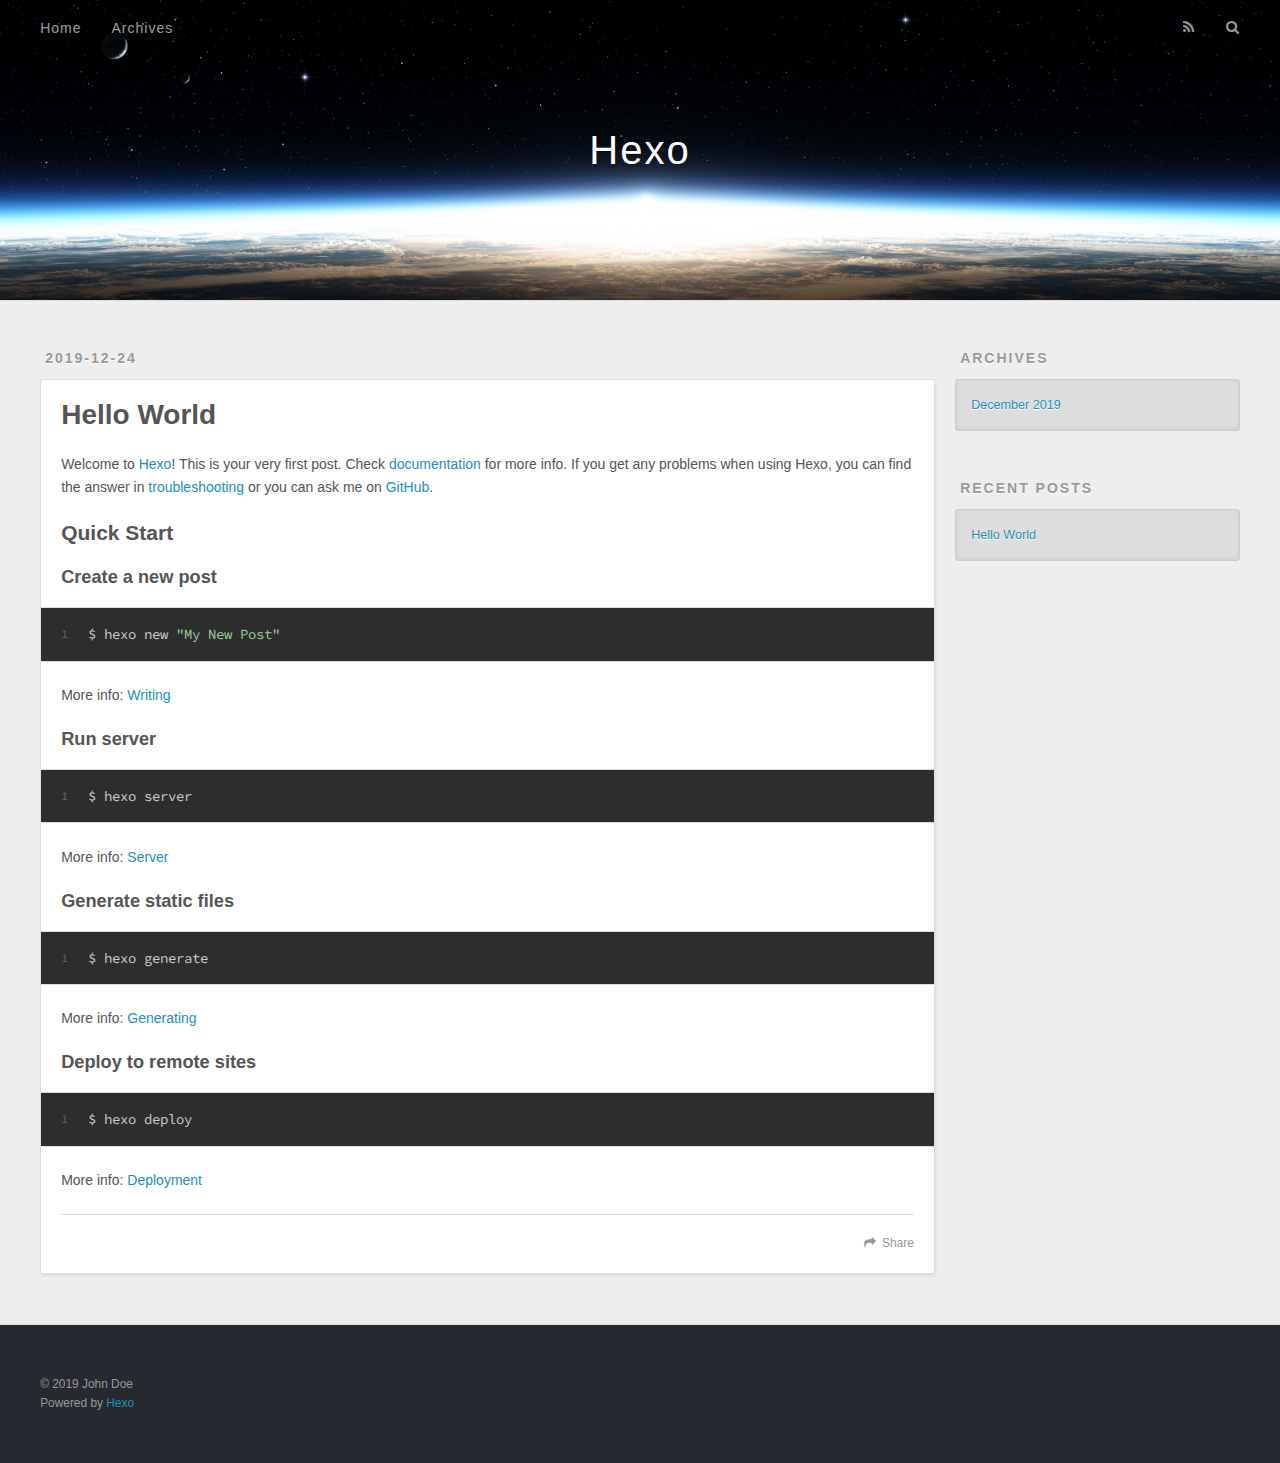
==== index.html @ b2ec2b2f "Site updated: 2019-12-24 16:00:00" ====
<!DOCTYPE html>
<html>
<head>
  <meta charset="utf-8">
  

  
  <title>Hexo</title>
  <meta name="viewport" content="width=device-width, initial-scale=1, maximum-scale=1">
  <meta property="og:type" content="website">
<meta property="og:title" content="Hexo">
<meta property="og:url" content="http://xiaoxiongnice.top/index.html">
<meta property="og:site_name" content="Hexo">
<meta property="og:locale" content="en_US">
<meta property="article:author" content="John Doe">
<meta name="twitter:card" content="summary">
  
    <link rel="alternate" href="/atom.xml" title="Hexo" type="application/atom+xml">
  
  
    <link rel="icon" href="/favicon.png">
  
  
    <link href="//fonts.googleapis.com/css?family=Source+Code+Pro" rel="stylesheet" type="text/css">
  
  
<link rel="stylesheet" href="/css/style.css">

<meta name="generator" content="Hexo 4.2.0"></head>

<body>
  <div id="container">
    <div id="wrap">
      <header id="header">
  <div id="banner"></div>
  <div id="header-outer" class="outer">
    <div id="header-title" class="inner">
      <h1 id="logo-wrap">
        <a href="/" id="logo">Hexo</a>
      </h1>
      
    </div>
    <div id="header-inner" class="inner">
      <nav id="main-nav">
        <a id="main-nav-toggle" class="nav-icon"></a>
        
          <a class="main-nav-link" href="/">Home</a>
        
          <a class="main-nav-link" href="/archives">Archives</a>
        
      </nav>
      <nav id="sub-nav">
        
          <a id="nav-rss-link" class="nav-icon" href="/atom.xml" title="RSS Feed"></a>
        
        <a id="nav-search-btn" class="nav-icon" title="Search"></a>
      </nav>
      <div id="search-form-wrap">
        <form action="//google.com/search" method="get" accept-charset="UTF-8" class="search-form"><input type="search" name="q" class="search-form-input" placeholder="Search"><button type="submit" class="search-form-submit">&#xF002;</button><input type="hidden" name="sitesearch" value="http://xiaoxiongnice.top"></form>
      </div>
    </div>
  </div>
</header>
      <div class="outer">
        <section id="main">
  
    <article id="post-hello-world" class="article article-type-post" itemscope itemprop="blogPost">
  <div class="article-meta">
    <a href="/2019/12/24/hello-world/" class="article-date">
  <time datetime="2019-12-24T06:25:35.581Z" itemprop="datePublished">2019-12-24</time>
</a>
    
  </div>
  <div class="article-inner">
    
    
      <header class="article-header">
        
  
    <h1 itemprop="name">
      <a class="article-title" href="/2019/12/24/hello-world/">Hello World</a>
    </h1>
  

      </header>
    
    <div class="article-entry" itemprop="articleBody">
      
        <p>Welcome to <a href="https://hexo.io/" target="_blank" rel="noopener">Hexo</a>! This is your very first post. Check <a href="https://hexo.io/docs/" target="_blank" rel="noopener">documentation</a> for more info. If you get any problems when using Hexo, you can find the answer in <a href="https://hexo.io/docs/troubleshooting.html" target="_blank" rel="noopener">troubleshooting</a> or you can ask me on <a href="https://github.com/hexojs/hexo/issues" target="_blank" rel="noopener">GitHub</a>.</p>
<h2 id="Quick-Start"><a href="#Quick-Start" class="headerlink" title="Quick Start"></a>Quick Start</h2><h3 id="Create-a-new-post"><a href="#Create-a-new-post" class="headerlink" title="Create a new post"></a>Create a new post</h3><figure class="highlight bash"><table><tr><td class="gutter"><pre><span class="line">1</span><br></pre></td><td class="code"><pre><span class="line">$ hexo new <span class="string">"My New Post"</span></span><br></pre></td></tr></table></figure>

<p>More info: <a href="https://hexo.io/docs/writing.html" target="_blank" rel="noopener">Writing</a></p>
<h3 id="Run-server"><a href="#Run-server" class="headerlink" title="Run server"></a>Run server</h3><figure class="highlight bash"><table><tr><td class="gutter"><pre><span class="line">1</span><br></pre></td><td class="code"><pre><span class="line">$ hexo server</span><br></pre></td></tr></table></figure>

<p>More info: <a href="https://hexo.io/docs/server.html" target="_blank" rel="noopener">Server</a></p>
<h3 id="Generate-static-files"><a href="#Generate-static-files" class="headerlink" title="Generate static files"></a>Generate static files</h3><figure class="highlight bash"><table><tr><td class="gutter"><pre><span class="line">1</span><br></pre></td><td class="code"><pre><span class="line">$ hexo generate</span><br></pre></td></tr></table></figure>

<p>More info: <a href="https://hexo.io/docs/generating.html" target="_blank" rel="noopener">Generating</a></p>
<h3 id="Deploy-to-remote-sites"><a href="#Deploy-to-remote-sites" class="headerlink" title="Deploy to remote sites"></a>Deploy to remote sites</h3><figure class="highlight bash"><table><tr><td class="gutter"><pre><span class="line">1</span><br></pre></td><td class="code"><pre><span class="line">$ hexo deploy</span><br></pre></td></tr></table></figure>

<p>More info: <a href="https://hexo.io/docs/one-command-deployment.html" target="_blank" rel="noopener">Deployment</a></p>

      
    </div>
    <footer class="article-footer">
      <a data-url="http://xiaoxiongnice.top/2019/12/24/hello-world/" data-id="ck4jkwv8x0000q06qfnrq0id8" class="article-share-link">Share</a>
      
      
    </footer>
  </div>
  
</article>


  


</section>
        
          <aside id="sidebar">
  
    

  
    

  
    
  
    
  <div class="widget-wrap">
    <h3 class="widget-title">Archives</h3>
    <div class="widget">
      <ul class="archive-list"><li class="archive-list-item"><a class="archive-list-link" href="/archives/2019/12/">December 2019</a></li></ul>
    </div>
  </div>


  
    
  <div class="widget-wrap">
    <h3 class="widget-title">Recent Posts</h3>
    <div class="widget">
      <ul>
        
          <li>
            <a href="/2019/12/24/hello-world/">Hello World</a>
          </li>
        
      </ul>
    </div>
  </div>

  
</aside>
        
      </div>
      <footer id="footer">
  
  <div class="outer">
    <div id="footer-info" class="inner">
      &copy; 2019 John Doe<br>
      Powered by <a href="http://hexo.io/" target="_blank">Hexo</a>
    </div>
  </div>
</footer>
    </div>
    <nav id="mobile-nav">
  
    <a href="/" class="mobile-nav-link">Home</a>
  
    <a href="/archives" class="mobile-nav-link">Archives</a>
  
</nav>
    

<script src="//ajax.googleapis.com/ajax/libs/jquery/2.0.3/jquery.min.js"></script>


  
<link rel="stylesheet" href="/fancybox/jquery.fancybox.css">

  
<script src="/fancybox/jquery.fancybox.pack.js"></script>




<script src="/js/script.js"></script>




  </div>
</body>
</html>
---- css/style.css ----
body {
  width: 100%;
}
body:before,
body:after {
  content: "";
  display: table;
}
body:after {
  clear: both;
}
html,
body,
div,
span,
applet,
object,
iframe,
h1,
h2,
h3,
h4,
h5,
h6,
p,
blockquote,
pre,
a,
abbr,
acronym,
address,
big,
cite,
code,
del,
dfn,
em,
img,
ins,
kbd,
q,
s,
samp,
small,
strike,
strong,
sub,
sup,
tt,
var,
dl,
dt,
dd,
ol,
ul,
li,
fieldset,
form,
label,
legend,
table,
caption,
tbody,
tfoot,
thead,
tr,
th,
td {
  margin: 0;
  padding: 0;
  border: 0;
  outline: 0;
  font-weight: inherit;
  font-style: inherit;
  font-family: inherit;
  font-size: 100%;
  vertical-align: baseline;
}
body {
  line-height: 1;
  color: #000;
  background: #fff;
}
ol,
ul {
  list-style: none;
}
table {
  border-collapse: separate;
  border-spacing: 0;
  vertical-align: middle;
}
caption,
th,
td {
  text-align: left;
  font-weight: normal;
  vertical-align: middle;
}
a img {
  border: none;
}
input,
button {
  margin: 0;
  padding: 0;
}
input::-moz-focus-inner,
button::-moz-focus-inner {
  border: 0;
  padding: 0;
}
@font-face {
  font-family: FontAwesome;
  font-style: normal;
  font-weight: normal;
  src: url("fonts/fontawesome-webfont.eot?v=#4.0.3");
  src: url("fonts/fontawesome-webfont.eot?#iefix&v=#4.0.3") format("embedded-opentype"), url("fonts/fontawesome-webfont.woff?v=#4.0.3") format("woff"), url("fonts/fontawesome-webfont.ttf?v=#4.0.3") format("truetype"), url("fonts/fontawesome-webfont.svg#fontawesomeregular?v=#4.0.3") format("svg");
}
html,
body,
#container {
  height: 100%;
}
body {
  background: #eee;
  font: 14px -apple-system, BlinkMacSystemFont, "Segoe UI", "Roboto", "Oxygen", "Ubuntu", "Cantarell", "Fira Sans", "Droid Sans", "Helvetica Neue", sans-serif;
  -webkit-text-size-adjust: 100%;
}
.outer {
  max-width: 1220px;
  margin: 0 auto;
  padding: 0 20px;
}
.outer:before,
.outer:after {
  content: "";
  display: table;
}
.outer:after {
  clear: both;
}
.inner {
  display: inline;
  float: left;
  width: 98.33333333333333%;
  margin: 0 0.833333333333333%;
}
.left,
.alignleft {
  float: left;
}
.right,
.alignright {
  float: right;
}
.clear {
  clear: both;
}
#container {
  position: relative;
}
.mobile-nav-on {
  overflow: hidden;
}
#wrap {
  height: 100%;
  width: 100%;
  position: absolute;
  top: 0;
  left: 0;
  -webkit-transition: 0.2s ease-out;
  -moz-transition: 0.2s ease-out;
  -ms-transition: 0.2s ease-out;
  transition: 0.2s ease-out;
  z-index: 1;
  background: #eee;
}
.mobile-nav-on #wrap {
  left: 280px;
}
@media screen and (min-width: 768px) {
  #main {
    display: inline;
    float: left;
    width: 73.33333333333333%;
    margin: 0 0.833333333333333%;
  }
}
.article-date,
.article-category-link,
.archive-year,
.widget-title {
  text-decoration: none;
  text-transform: uppercase;
  letter-spacing: 2px;
  color: #999;
  margin-bottom: 1em;
  margin-left: 5px;
  line-height: 1em;
  text-shadow: 0 1px #fff;
  font-weight: bold;
}
.article-inner,
.archive-article-inner {
  background: #fff;
  -webkit-box-shadow: 1px 2px 3px #ddd;
  box-shadow: 1px 2px 3px #ddd;
  border: 1px solid #ddd;
  border-radius: 3px;
}
.article-entry h1,
.widget h1 {
  font-size: 2em;
}
.article-entry h2,
.widget h2 {
  font-size: 1.5em;
}
.article-entry h3,
.widget h3 {
  font-size: 1.3em;
}
.article-entry h4,
.widget h4 {
  font-size: 1.2em;
}
.article-entry h5,
.widget h5 {
  font-size: 1em;
}
.article-entry h6,
.widget h6 {
  font-size: 1em;
  color: #999;
}
.article-entry hr,
.widget hr {
  border: 1px dashed #ddd;
}
.article-entry strong,
.widget strong {
  font-weight: bold;
}
.article-entry em,
.widget em,
.article-entry cite,
.widget cite {
  font-style: italic;
}
.article-entry sup,
.widget sup,
.article-entry sub,
.widget sub {
  font-size: 0.75em;
  line-height: 0;
  position: relative;
  vertical-align: baseline;
}
.article-entry sup,
.widget sup {
  top: -0.5em;
}
.article-entry sub,
.widget sub {
  bottom: -0.2em;
}
.article-entry small,
.widget small {
  font-size: 0.85em;
}
.article-entry acronym,
.widget acronym,
.article-entry abbr,
.widget abbr {
  border-bottom: 1px dotted;
}
.article-entry ul,
.widget ul,
.article-entry ol,
.widget ol,
.article-entry dl,
.widget dl {
  margin: 0 20px;
  line-height: 1.6em;
}
.article-entry ul ul,
.widget ul ul,
.article-entry ol ul,
.widget ol ul,
.article-entry ul ol,
.widget ul ol,
.article-entry ol ol,
.widget ol ol {
  margin-top: 0;
  margin-bottom: 0;
}
.article-entry ul,
.widget ul {
  list-style: disc;
}
.article-entry ol,
.widget ol {
  list-style: decimal;
}
.article-entry dt,
.widget dt {
  font-weight: bold;
}
#header {
  height: 300px;
  position: relative;
  border-bottom: 1px solid #ddd;
}
#header:before,
#header:after {
  content: "";
  position: absolute;
  left: 0;
  right: 0;
  height: 40px;
}
#header:before {
  top: 0;
  background: -webkit-linear-gradient(rgba(0,0,0,0.2), transparent);
  background: -moz-linear-gradient(rgba(0,0,0,0.2), transparent);
  background: -ms-linear-gradient(rgba(0,0,0,0.2), transparent);
  background: linear-gradient(rgba(0,0,0,0.2), transparent);
}
#header:after {
  bottom: 0;
  background: -webkit-linear-gradient(transparent, rgba(0,0,0,0.2));
  background: -moz-linear-gradient(transparent, rgba(0,0,0,0.2));
  background: -ms-linear-gradient(transparent, rgba(0,0,0,0.2));
  background: linear-gradient(transparent, rgba(0,0,0,0.2));
}
#header-outer {
  height: 100%;
  position: relative;
}
#header-inner {
  position: relative;
  overflow: hidden;
}
#banner {
  position: absolute;
  top: 0;
  left: 0;
  width: 100%;
  height: 100%;
  background: url("images/banner.jpg") center #000;
  -webkit-background-size: cover;
  -moz-background-size: cover;
  background-size: cover;
  z-index: -1;
}
#header-title {
  text-align: center;
  height: 40px;
  position: absolute;
  top: 50%;
  left: 0;
  margin-top: -20px;
}
#logo,
#subtitle {
  text-decoration: none;
  color: #fff;
  font-weight: 300;
  text-shadow: 0 1px 4px rgba(0,0,0,0.3);
}
#logo {
  font-size: 40px;
  line-height: 40px;
  letter-spacing: 2px;
}
#subtitle {
  font-size: 16px;
  line-height: 16px;
  letter-spacing: 1px;
}
#subtitle-wrap {
  margin-top: 16px;
}
#main-nav {
  float: left;
  margin-left: -15px;
}
.nav-icon,
.main-nav-link {
  float: left;
  color: #fff;
  opacity: 0.6;
  text-decoration: none;
  text-shadow: 0 1px rgba(0,0,0,0.2);
  -webkit-transition: opacity 0.2s;
  -moz-transition: opacity 0.2s;
  -ms-transition: opacity 0.2s;
  transition: opacity 0.2s;
  display: block;
  padding: 20px 15px;
}
.nav-icon:hover,
.main-nav-link:hover {
  opacity: 1;
}
.nav-icon {
  font-family: FontAwesome;
  text-align: center;
  font-size: 14px;
  width: 14px;
  height: 14px;
  padding: 20px 15px;
  position: relative;
  cursor: pointer;
}
.main-nav-link {
  font-weight: 300;
  letter-spacing: 1px;
}
@media screen and (max-width: 479px) {
  .main-nav-link {
    display: none;
  }
}
#main-nav-toggle {
  display: none;
}
#main-nav-toggle:before {
  content: "\f0c9";
}
@media screen and (max-width: 479px) {
  #main-nav-toggle {
    display: block;
  }
}
#sub-nav {
  float: right;
  margin-right: -15px;
}
#nav-rss-link:before {
  content: "\f09e";
}
#nav-search-btn:before {
  content: "\f002";
}
#search-form-wrap {
  position: absolute;
  top: 15px;
  width: 150px;
  height: 30px;
  right: -150px;
  opacity: 0;
  -webkit-transition: 0.2s ease-out;
  -moz-transition: 0.2s ease-out;
  -ms-transition: 0.2s ease-out;
  transition: 0.2s ease-out;
}
#search-form-wrap.on {
  opacity: 1;
  right: 0;
}
@media screen and (max-width: 479px) {
  #search-form-wrap {
    width: 100%;
    right: -100%;
  }
}
.search-form {
  position: absolute;
  top: 0;
  left: 0;
  right: 0;
  background: #fff;
  padding: 5px 15px;
  border-radius: 15px;
  -webkit-box-shadow: 0 0 10px rgba(0,0,0,0.3);
  box-shadow: 0 0 10px rgba(0,0,0,0.3);
}
.search-form-input {
  border: none;
  background: none;
  color: #555;
  width: 100%;
  font: 13px -apple-system, BlinkMacSystemFont, "Segoe UI", "Roboto", "Oxygen", "Ubuntu", "Cantarell", "Fira Sans", "Droid Sans", "Helvetica Neue", sans-serif;
  outline: none;
}
.search-form-input::-webkit-search-results-decoration,
.search-form-input::-webkit-search-cancel-button {
  -webkit-appearance: none;
}
.search-form-submit {
  position: absolute;
  top: 50%;
  right: 10px;
  margin-top: -7px;
  font: 13px FontAwesome;
  border: none;
  background: none;
  color: #bbb;
  cursor: pointer;
}
.search-form-submit:hover,
.search-form-submit:focus {
  color: #777;
}
.article {
  margin: 50px 0;
}
.article-inner {
  overflow: hidden;
}
.article-meta:before,
.article-meta:after {
  content: "";
  display: table;
}
.article-meta:after {
  clear: both;
}
.article-date {
  float: left;
}
.article-category {
  float: left;
  line-height: 1em;
  color: #ccc;
  text-shadow: 0 1px #fff;
  margin-left: 8px;
}
.article-category:before {
  content: "\2022";
}
.article-category-link {
  margin: 0 12px 1em;
}
.article-header {
  padding: 20px 20px 0;
}
.article-title {
  text-decoration: none;
  font-size: 2em;
  font-weight: bold;
  color: #555;
  line-height: 1.1em;
  -webkit-transition: color 0.2s;
  -moz-transition: color 0.2s;
  -ms-transition: color 0.2s;
  transition: color 0.2s;
}
a.article-title:hover {
  color: #258fb8;
}
.article-entry {
  color: #555;
  padding: 0 20px;
}
.article-entry:before,
.article-entry:after {
  content: "";
  display: table;
}
.article-entry:after {
  clear: both;
}
.article-entry p,
.article-entry table {
  line-height: 1.6em;
  margin: 1.6em 0;
}
.article-entry h1,
.article-entry h2,
.article-entry h3,
.article-entry h4,
.article-entry h5,
.article-entry h6 {
  font-weight: bold;
}
.article-entry h1,
.article-entry h2,
.article-entry h3,
.article-entry h4,
.article-entry h5,
.article-entry h6 {
  line-height: 1.1em;
  margin: 1.1em 0;
}
.article-entry a {
  color: #258fb8;
  text-decoration: none;
}
.article-entry a:hover {
  text-decoration: underline;
}
.article-entry ul,
.article-entry ol,
.article-entry dl {
  margin-top: 1.6em;
  margin-bottom: 1.6em;
}
.article-entry img,
.article-entry video {
  max-width: 100%;
  height: auto;
  display: block;
  margin: auto;
}
.article-entry iframe {
  border: none;
}
.article-entry table {
  width: 100%;
  border-collapse: collapse;
  border-spacing: 0;
}
.article-entry th {
  font-weight: bold;
  border-bottom: 3px solid #ddd;
  padding-bottom: 0.5em;
}
.article-entry td {
  border-bottom: 1px solid #ddd;
  padding: 10px 0;
}
.article-entry blockquote {
  font-family: Georgia, "Times New Roman", serif;
  font-size: 1.4em;
  margin: 1.6em 20px;
  text-align: center;
}
.article-entry blockquote footer {
  font-size: 14px;
  margin: 1.6em 0;
  font-family: -apple-system, BlinkMacSystemFont, "Segoe UI", "Roboto", "Oxygen", "Ubuntu", "Cantarell", "Fira Sans", "Droid Sans", "Helvetica Neue", sans-serif;
}
.article-entry blockquote footer cite:before {
  content: "—";
  padding: 0 0.5em;
}
.article-entry .pullquote {
  text-align: left;
  width: 45%;
  margin: 0;
}
.article-entry .pullquote.left {
  margin-left: 0.5em;
  margin-right: 1em;
}
.article-entry .pullquote.right {
  margin-right: 0.5em;
  margin-left: 1em;
}
.article-entry .caption {
  color: #999;
  display: block;
  font-size: 0.9em;
  margin-top: 0.5em;
  position: relative;
  text-align: center;
}
.article-entry .video-container {
  position: relative;
  padding-top: 56.25%;
  height: 0;
  overflow: hidden;
}
.article-entry .video-container iframe,
.article-entry .video-container object,
.article-entry .video-container embed {
  position: absolute;
  top: 0;
  left: 0;
  width: 100%;
  height: 100%;
  margin-top: 0;
}
.article-more-link a {
  display: inline-block;
  line-height: 1em;
  padding: 6px 15px;
  border-radius: 15px;
  background: #eee;
  color: #999;
  text-shadow: 0 1px #fff;
  text-decoration: none;
}
.article-more-link a:hover {
  background: #258fb8;
  color: #fff;
  text-decoration: none;
  text-shadow: 0 1px #1e7293;
}
.article-footer {
  font-size: 0.85em;
  line-height: 1.6em;
  border-top: 1px solid #ddd;
  padding-top: 1.6em;
  margin: 0 20px 20px;
}
.article-footer:before,
.article-footer:after {
  content: "";
  display: table;
}
.article-footer:after {
  clear: both;
}
.article-footer a {
  color: #999;
  text-decoration: none;
}
.article-footer a:hover {
  color: #555;
}
.article-tag-list-item {
  float: left;
  margin-right: 10px;
}
.article-tag-list-link:before {
  content: "#";
}
.article-comment-link {
  float: right;
}
.article-comment-link:before {
  content: "\f075";
  font-family: FontAwesome;
  padding-right: 8px;
}
.article-share-link {
  cursor: pointer;
  float: right;
  margin-left: 20px;
}
.article-share-link:before {
  content: "\f064";
  font-family: FontAwesome;
  padding-right: 6px;
}
#article-nav {
  position: relative;
}
#article-nav:before,
#article-nav:after {
  content: "";
  display: table;
}
#article-nav:after {
  clear: both;
}
@media screen and (min-width: 768px) {
  #article-nav {
    margin: 50px 0;
  }
  #article-nav:before {
    width: 8px;
    height: 8px;
    position: absolute;
    top: 50%;
    left: 50%;
    margin-top: -4px;
    margin-left: -4px;
    content: "";
    border-radius: 50%;
    background: #ddd;
    -webkit-box-shadow: 0 1px 2px #fff;
    box-shadow: 0 1px 2px #fff;
  }
}
.article-nav-link-wrap {
  text-decoration: none;
  text-shadow: 0 1px #fff;
  color: #999;
  -webkit-box-sizing: border-box;
  -moz-box-sizing: border-box;
  box-sizing: border-box;
  margin-top: 50px;
  text-align: center;
  display: block;
}
.article-nav-link-wrap:hover {
  color: #555;
}
@media screen and (min-width: 768px) {
  .article-nav-link-wrap {
    width: 50%;
    margin-top: 0;
  }
}
@media screen and (min-width: 768px) {
  #article-nav-newer {
    float: left;
    text-align: right;
    padding-right: 20px;
  }
}
@media screen and (min-width: 768px) {
  #article-nav-older {
    float: right;
    text-align: left;
    padding-left: 20px;
  }
}
.article-nav-caption {
  text-transform: uppercase;
  letter-spacing: 2px;
  color: #ddd;
  line-height: 1em;
  font-weight: bold;
}
#article-nav-newer .article-nav-caption {
  margin-right: -2px;
}
.article-nav-title {
  font-size: 0.85em;
  line-height: 1.6em;
  margin-top: 0.5em;
}
.article-share-box {
  position: absolute;
  display: none;
  background: #fff;
  -webkit-box-shadow: 1px 2px 10px rgba(0,0,0,0.2);
  box-shadow: 1px 2px 10px rgba(0,0,0,0.2);
  border-radius: 3px;
  margin-left: -145px;
  overflow: hidden;
  z-index: 1;
}
.article-share-box.on {
  display: block;
}
.article-share-input {
  width: 100%;
  background: none;
  -webkit-box-sizing: border-box;
  -moz-box-sizing: border-box;
  box-sizing: border-box;
  font: 14px -apple-system, BlinkMacSystemFont, "Segoe UI", "Roboto", "Oxygen", "Ubuntu", "Cantarell", "Fira Sans", "Droid Sans", "Helvetica Neue", sans-serif;
  padding: 0 15px;
  color: #555;
  outline: none;
  border: 1px solid #ddd;
  border-radius: 3px 3px 0 0;
  height: 36px;
  line-height: 36px;
}
.article-share-links {
  background: #eee;
}
.article-share-links:before,
.article-share-links:after {
  content: "";
  display: table;
}
.article-share-links:after {
  clear: both;
}
.article-share-twitter,
.article-share-facebook,
.article-share-pinterest,
.article-share-google {
  width: 50px;
  height: 36px;
  display: block;
  float: left;
  position: relative;
  color: #999;
  text-shadow: 0 1px #fff;
}
.article-share-twitter:before,
.article-share-facebook:before,
.article-share-pinterest:before,
.article-share-google:before {
  font-size: 20px;
  font-family: FontAwesome;
  width: 20px;
  height: 20px;
  position: absolute;
  top: 50%;
  left: 50%;
  margin-top: -10px;
  margin-left: -10px;
  text-align: center;
}
.article-share-twitter:hover,
.article-share-facebook:hover,
.article-share-pinterest:hover,
.article-share-google:hover {
  color: #fff;
}
.article-share-twitter:before {
  content: "\f099";
}
.article-share-twitter:hover {
  background: #00aced;
  text-shadow: 0 1px #008abe;
}
.article-share-facebook:before {
  content: "\f09a";
}
.article-share-facebook:hover {
  background: #3b5998;
  text-shadow: 0 1px #2f477a;
}
.article-share-pinterest:before {
  content: "\f0d2";
}
.article-share-pinterest:hover {
  background: #cb2027;
  text-shadow: 0 1px #a21a1f;
}
.article-share-google:before {
  content: "\f0d5";
}
.article-share-google:hover {
  background: #dd4b39;
  text-shadow: 0 1px #be3221;
}
.article-gallery {
  background: #000;
  position: relative;
}
.article-gallery-photos {
  position: relative;
  overflow: hidden;
}
.article-gallery-img {
  display: none;
  max-width: 100%;
}
.article-gallery-img:first-child {
  display: block;
}
.article-gallery-img.loaded {
  position: absolute;
  display: block;
}
.article-gallery-img img {
  display: block;
  max-width: 100%;
  margin: 0 auto;
}
#comments {
  background: #fff;
  -webkit-box-shadow: 1px 2px 3px #ddd;
  box-shadow: 1px 2px 3px #ddd;
  padding: 20px;
  border: 1px solid #ddd;
  border-radius: 3px;
  margin: 50px 0;
}
#comments a {
  color: #258fb8;
}
.archives-wrap {
  margin: 50px 0;
}
.archives:before,
.archives:after {
  content: "";
  display: table;
}
.archives:after {
  clear: both;
}
.archive-year-wrap {
  margin-bottom: 1em;
}
.archives {
  -webkit-column-gap: 10px;
  -moz-column-gap: 10px;
  column-gap: 10px;
}
@media screen and (min-width: 480px) and (max-width: 767px) {
  .archives {
    -webkit-column-count: 2;
    -moz-column-count: 2;
    column-count: 2;
  }
}
@media screen and (min-width: 768px) {
  .archives {
    -webkit-column-count: 3;
    -moz-column-count: 3;
    column-count: 3;
  }
}
.archive-article {
  -webkit-column-break-inside: avoid;
  page-break-inside: avoid;
  overflow: hidden;
  break-inside: avoid-column;
}
.archive-article-inner {
  padding: 10px;
  margin-bottom: 15px;
}
.archive-article-title {
  text-decoration: none;
  font-weight: bold;
  color: #555;
  -webkit-transition: color 0.2s;
  -moz-transition: color 0.2s;
  -ms-transition: color 0.2s;
  transition: color 0.2s;
  line-height: 1.6em;
}
.archive-article-title:hover {
  color: #258fb8;
}
.archive-article-footer {
  margin-top: 1em;
}
.archive-article-date {
  color: #999;
  text-decoration: none;
  font-size: 0.85em;
  line-height: 1em;
  margin-bottom: 0.5em;
  display: block;
}
#page-nav {
  margin: 50px auto;
  background: #fff;
  -webkit-box-shadow: 1px 2px 3px #ddd;
  box-shadow: 1px 2px 3px #ddd;
  border: 1px solid #ddd;
  border-radius: 3px;
  text-align: center;
  color: #999;
  overflow: hidden;
}
#page-nav:before,
#page-nav:after {
  content: "";
  display: table;
}
#page-nav:after {
  clear: both;
}
#page-nav a,
#page-nav span {
  padding: 10px 20px;
  line-height: 1;
  height: 2ex;
}
#page-nav a {
  color: #999;
  text-decoration: none;
}
#page-nav a:hover {
  background: #999;
  color: #fff;
}
#page-nav .prev {
  float: left;
}
#page-nav .next {
  float: right;
}
#page-nav .page-number {
  display: inline-block;
}
@media screen and (max-width: 479px) {
  #page-nav .page-number {
    display: none;
  }
}
#page-nav .current {
  color: #555;
  font-weight: bold;
}
#page-nav .space {
  color: #ddd;
}
#footer {
  background: #262a30;
  padding: 50px 0;
  border-top: 1px solid #ddd;
  color: #999;
}
#footer a {
  color: #258fb8;
  text-decoration: none;
}
#footer a:hover {
  text-decoration: underline;
}
#footer-info {
  line-height: 1.6em;
  font-size: 0.85em;
}
.article-entry pre,
.article-entry .highlight {
  background: #2d2d2d;
  margin: 0 -20px;
  padding: 15px 20px;
  border-style: solid;
  border-color: #ddd;
  border-width: 1px 0;
  overflow: auto;
  color: #ccc;
  line-height: 22.400000000000002px;
}
.article-entry .highlight .gutter pre,
.article-entry .gist .gist-file .gist-data .line-numbers {
  color: #666;
  font-size: 0.85em;
}
.article-entry pre,
.article-entry code {
  font-family: "Source Code Pro", Consolas, Monaco, Menlo, Consolas, monospace;
}
.article-entry code {
  background: #eee;
  text-shadow: 0 1px #fff;
  padding: 0 0.3em;
}
.article-entry pre code {
  background: none;
  text-shadow: none;
  padding: 0;
}
.article-entry .highlight pre {
  border: none;
  margin: 0;
  padding: 0;
}
.article-entry .highlight table {
  margin: 0;
  width: auto;
}
.article-entry .highlight td {
  border: none;
  padding: 0;
}
.article-entry .highlight figcaption {
  font-size: 0.85em;
  color: #999;
  line-height: 1em;
  margin-bottom: 1em;
}
.article-entry .highlight figcaption:before,
.article-entry .highlight figcaption:after {
  content: "";
  display: table;
}
.article-entry .highlight figcaption:after {
  clear: both;
}
.article-entry .highlight figcaption a {
  float: right;
}
.article-entry .highlight .gutter pre {
  text-align: right;
  padding-right: 20px;
}
.article-entry .highlight .line {
  height: 22.400000000000002px;
}
.article-entry .highlight .line.marked {
  background: #515151;
}
.article-entry .gist {
  margin: 0 -20px;
  border-style: solid;
  border-color: #ddd;
  border-width: 1px 0;
  background: #2d2d2d;
  padding: 15px 20px 15px 0;
}
.article-entry .gist .gist-file {
  border: none;
  font-family: "Source Code Pro", Consolas, Monaco, Menlo, Consolas, monospace;
  margin: 0;
}
.article-entry .gist .gist-file .gist-data {
  background: none;
  border: none;
}
.article-entry .gist .gist-file .gist-data .line-numbers {
  background: none;
  border: none;
  padding: 0 20px 0 0;
}
.article-entry .gist .gist-file .gist-data .line-data {
  padding: 0 !important;
}
.article-entry .gist .gist-file .highlight {
  margin: 0;
  padding: 0;
  border: none;
}
.article-entry .gist .gist-file .gist-meta {
  background: #2d2d2d;
  color: #999;
  font: 0.85em -apple-system, BlinkMacSystemFont, "Segoe UI", "Roboto", "Oxygen", "Ubuntu", "Cantarell", "Fira Sans", "Droid Sans", "Helvetica Neue", sans-serif;
  text-shadow: 0 0;
  padding: 0;
  margin-top: 1em;
  margin-left: 20px;
}
.article-entry .gist .gist-file .gist-meta a {
  color: #258fb8;
  font-weight: normal;
}
.article-entry .gist .gist-file .gist-meta a:hover {
  text-decoration: underline;
}
pre .comment,
pre .title {
  color: #999;
}
pre .variable,
pre .attribute,
pre .tag,
pre .regexp,
pre .ruby .constant,
pre .xml .tag .title,
pre .xml .pi,
pre .xml .doctype,
pre .html .doctype,
pre .css .id,
pre .css .class,
pre .css .pseudo {
  color: #f2777a;
}
pre .number,
pre .preprocessor,
pre .built_in,
pre .literal,
pre .params,
pre .constant {
  color: #f99157;
}
pre .class,
pre .ruby .class .title,
pre .css .rules .attribute {
  color: #9c9;
}
pre .string,
pre .value,
pre .inheritance,
pre .header,
pre .ruby .symbol,
pre .xml .cdata {
  color: #9c9;
}
pre .css .hexcolor {
  color: #6cc;
}
pre .function,
pre .python .decorator,
pre .python .title,
pre .ruby .function .title,
pre .ruby .title .keyword,
pre .perl .sub,
pre .javascript .title,
pre .coffeescript .title {
  color: #69c;
}
pre .keyword,
pre .javascript .function {
  color: #c9c;
}
@media screen and (max-width: 479px) {
  #mobile-nav {
    position: absolute;
    top: 0;
    left: 0;
    width: 280px;
    height: 100%;
    background: #191919;
    border-right: 1px solid #fff;
  }
}
@media screen and (max-width: 479px) {
  .mobile-nav-link {
    display: block;
    color: #999;
    text-decoration: none;
    padding: 15px 20px;
    font-weight: bold;
  }
  .mobile-nav-link:hover {
    color: #fff;
  }
}
@media screen and (min-width: 768px) {
  #sidebar {
    display: inline;
    float: left;
    width: 23.333333333333332%;
    margin: 0 0.833333333333333%;
  }
}
.widget-wrap {
  margin: 50px 0;
}
.widget {
  color: #777;
  text-shadow: 0 1px #fff;
  background: #ddd;
  -webkit-box-shadow: 0 -1px 4px #ccc inset;
  box-shadow: 0 -1px 4px #ccc inset;
  border: 1px solid #ccc;
  padding: 15px;
  border-radius: 3px;
}
.widget a {
  color: #258fb8;
  text-decoration: none;
}
.widget a:hover {
  text-decoration: underline;
}
.widget ul ul,
.widget ol ul,
.widget dl ul,
.widget ul ol,
.widget ol ol,
.widget dl ol,
.widget ul dl,
.widget ol dl,
.widget dl dl {
  margin-left: 15px;
  list-style: disc;
}
.widget {
  line-height: 1.6em;
  word-wrap: break-word;
  font-size: 0.9em;
}
.widget ul,
.widget ol {
  list-style: none;
  margin: 0;
}
.widget ul ul,
.widget ol ul,
.widget ul ol,
.widget ol ol {
  margin: 0 20px;
}
.widget ul ul,
.widget ol ul {
  list-style: disc;
}
.widget ul ol,
.widget ol ol {
  list-style: decimal;
}
.category-list-count,
.tag-list-count,
.archive-list-count {
  padding-left: 5px;
  color: #999;
  font-size: 0.85em;
}
.category-list-count:before,
.tag-list-count:before,
.archive-list-count:before {
  content: "(";
}
.category-list-count:after,
.tag-list-count:after,
.archive-list-count:after {
  content: ")";
}
.tagcloud a {
  margin-right: 5px;
  display: inline-block;
}
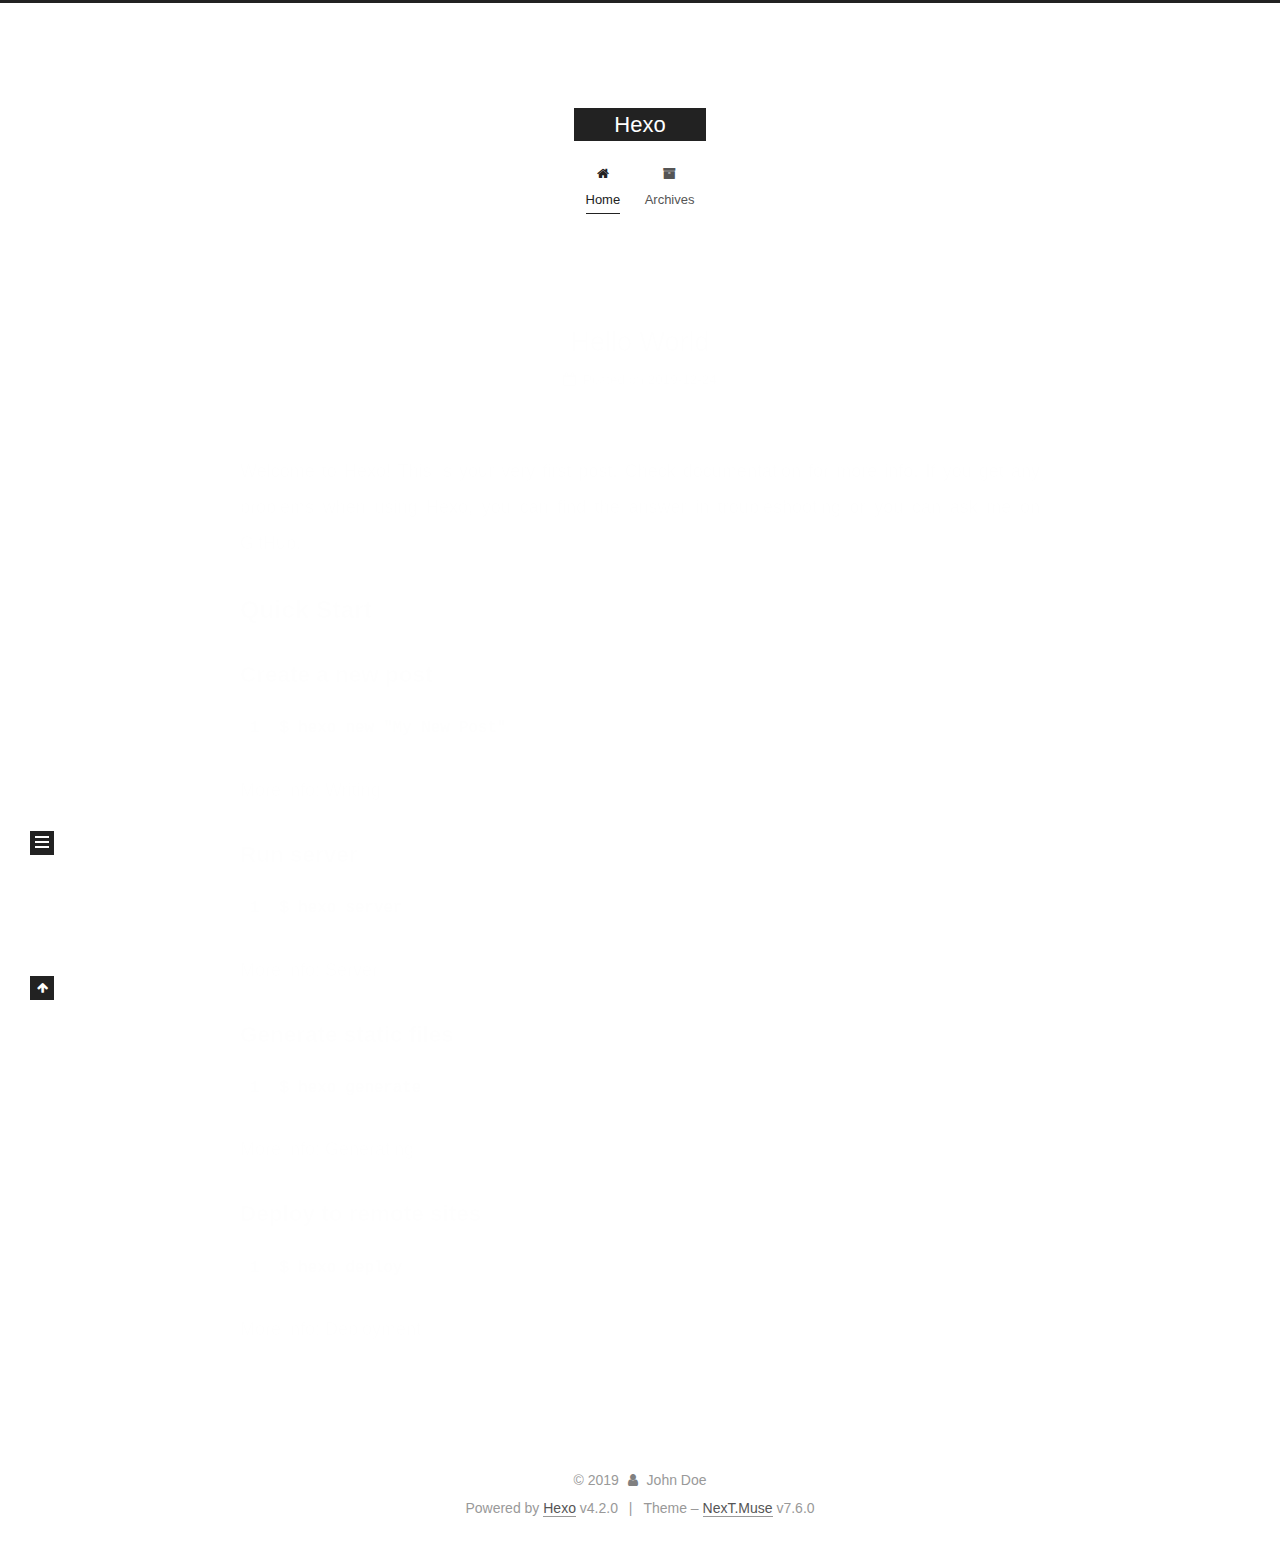
==== commit 01cc0f69: "Site updated: 2019-12-24 18:14:33" ====
--- a/index.html
+++ b/index.html
@@ -1,12 +1,51 @@
 <!DOCTYPE html>
-<html>
+<html lang="en">
 <head>
-  <meta charset="utf-8">
-  
-
-  
-  <title>Hexo</title>
-  <meta name="viewport" content="width=device-width, initial-scale=1, maximum-scale=1">
+  <meta charset="UTF-8">
+<meta name="viewport" content="width=device-width, initial-scale=1, maximum-scale=2">
+<meta name="theme-color" content="#222">
+<meta name="generator" content="Hexo 4.2.0">
+  <link rel="apple-touch-icon" sizes="180x180" href="/images/apple-touch-icon-next.png">
+  <link rel="icon" type="image/png" sizes="32x32" href="/images/favicon-32x32-next.png">
+  <link rel="icon" type="image/png" sizes="16x16" href="/images/favicon-16x16-next.png">
+  <link rel="mask-icon" href="/images/logo.svg" color="#222">
+
+<link rel="stylesheet" href="/css/main.css">
+
+
+<link rel="stylesheet" href="/lib/font-awesome/css/font-awesome.min.css">
+
+
+<script id="hexo-configurations">
+  var NexT = window.NexT || {};
+  var CONFIG = {
+    hostname: new URL('http://xiaoxiongnice.top').hostname,
+    root: '/',
+    scheme: 'Muse',
+    version: '7.6.0',
+    exturl: false,
+    sidebar: {"position":"left","display":"post","padding":18,"offset":12,"onmobile":false},
+    copycode: {"enable":false,"show_result":false,"style":null},
+    back2top: {"enable":true,"sidebar":false,"scrollpercent":false},
+    bookmark: {"enable":false,"color":"#222","save":"auto"},
+    fancybox: false,
+    mediumzoom: false,
+    lazyload: false,
+    pangu: false,
+    comments: {"style":"tabs","active":null,"storage":true,"lazyload":false,"nav":null},
+    algolia: {
+      appID: '',
+      apiKey: '',
+      indexName: '',
+      hits: {"per_page":10},
+      labels: {"input_placeholder":"Search for Posts","hits_empty":"We didn't find any results for the search: ${query}","hits_stats":"${hits} results found in ${time} ms"}
+    },
+    localsearch: {"enable":false,"trigger":"auto","top_n_per_article":1,"unescape":false,"preload":false},
+    path: '',
+    motion: {"enable":true,"async":false,"transition":{"post_block":"fadeIn","post_header":"slideDownIn","post_body":"slideDownIn","coll_header":"slideLeftIn","sidebar":"slideUpIn"}}
+  };
+</script>
+
   <meta property="og:type" content="website">
 <meta property="og:title" content="Hexo">
 <meta property="og:url" content="http://xiaoxiongnice.top/index.html">
@@ -14,183 +53,339 @@
 <meta property="og:locale" content="en_US">
 <meta property="article:author" content="John Doe">
 <meta name="twitter:card" content="summary">
-  
-    <link rel="alternate" href="/atom.xml" title="Hexo" type="application/atom+xml">
-  
-  
-    <link rel="icon" href="/favicon.png">
-  
-  
-    <link href="//fonts.googleapis.com/css?family=Source+Code+Pro" rel="stylesheet" type="text/css">
-  
-  
-<link rel="stylesheet" href="/css/style.css">
-
-<meta name="generator" content="Hexo 4.2.0"></head>
-
-<body>
-  <div id="container">
-    <div id="wrap">
-      <header id="header">
-  <div id="banner"></div>
-  <div id="header-outer" class="outer">
-    <div id="header-title" class="inner">
-      <h1 id="logo-wrap">
-        <a href="/" id="logo">Hexo</a>
-      </h1>
+
+<link rel="canonical" href="http://xiaoxiongnice.top/">
+
+
+<script id="page-configurations">
+  // https://hexo.io/docs/variables.html
+  CONFIG.page = {
+    sidebar: "",
+    isHome: true,
+    isPost: false
+  };
+</script>
+
+  <title>Hexo</title>
+  
+
+
+
+
+
+
+  <noscript>
+  <style>
+  .use-motion .brand,
+  .use-motion .menu-item,
+  .sidebar-inner,
+  .use-motion .post-block,
+  .use-motion .pagination,
+  .use-motion .comments,
+  .use-motion .post-header,
+  .use-motion .post-body,
+  .use-motion .collection-header { opacity: initial; }
+
+  .use-motion .site-title,
+  .use-motion .site-subtitle {
+    opacity: initial;
+    top: initial;
+  }
+
+  .use-motion .logo-line-before i { left: initial; }
+  .use-motion .logo-line-after i { right: initial; }
+  </style>
+</noscript>
+
+</head>
+
+<body itemscope itemtype="http://schema.org/WebPage">
+  <div class="container use-motion">
+    <div class="headband"></div>
+
+    <header class="header" itemscope itemtype="http://schema.org/WPHeader">
+      <div class="header-inner"><div class="site-brand-container">
+  <div class="site-meta">
+
+    <div>
+      <a href="/" class="brand" rel="start">
+        <span class="logo-line-before"><i></i></span>
+        <span class="site-title">Hexo</span>
+        <span class="logo-line-after"><i></i></span>
+      </a>
+    </div>
+  </div>
+
+  <div class="site-nav-toggle">
+    <div class="toggle" aria-label="Toggle navigation bar">
+      <span class="toggle-line toggle-line-first"></span>
+      <span class="toggle-line toggle-line-middle"></span>
+      <span class="toggle-line toggle-line-last"></span>
+    </div>
+  </div>
+</div>
+
+
+<nav class="site-nav">
+  
+  <ul id="menu" class="menu">
+        <li class="menu-item menu-item-home">
+
+    <a href="/" rel="section"><i class="fa fa-fw fa-home"></i>Home</a>
+
+  </li>
+        <li class="menu-item menu-item-archives">
+
+    <a href="/archives/" rel="section"><i class="fa fa-fw fa-archive"></i>Archives</a>
+
+  </li>
+  </ul>
+
+</nav>
+</div>
+    </header>
+
+    
+  <div class="back-to-top">
+    <i class="fa fa-arrow-up"></i>
+    <span>0%</span>
+  </div>
+
+
+    <main class="main">
+      <div class="main-inner">
+        <div class="content-wrap">
+          
+
+          <div class="content">
+            
+
+  <div class="posts-expand">
+        
+  
+  
+  <article itemscope itemtype="http://schema.org/Article" class="post-block home" lang="en">
+    <link itemprop="mainEntityOfPage" href="http://xiaoxiongnice.top/2019/12/24/hello-world/">
+
+    <span hidden itemprop="author" itemscope itemtype="http://schema.org/Person">
+      <meta itemprop="image" content="/images/avatar.gif">
+      <meta itemprop="name" content="John Doe">
+      <meta itemprop="description" content="">
+    </span>
+
+    <span hidden itemprop="publisher" itemscope itemtype="http://schema.org/Organization">
+      <meta itemprop="name" content="Hexo">
+    </span>
+      <header class="post-header">
+        <h1 class="post-title" itemprop="name headline">
+          
+            <a href="/2019/12/24/hello-world/" class="post-title-link" itemprop="url">Hello World</a>
+        </h1>
+
+        <div class="post-meta">
+            <span class="post-meta-item">
+              <span class="post-meta-item-icon">
+                <i class="fa fa-calendar-o"></i>
+              </span>
+              <span class="post-meta-item-text">Posted on</span>
+
+              <time title="Created: 2019-12-24 14:25:35" itemprop="dateCreated datePublished" datetime="2019-12-24T14:25:35+08:00">2019-12-24</time>
+            </span>
+
+          
+
+        </div>
+      </header>
+
+    
+    
+    
+    <div class="post-body" itemprop="articleBody">
+
+      
+          <p>Welcome to <a href="https://hexo.io/" target="_blank" rel="noopener">Hexo</a>! This is your very first post. Check <a href="https://hexo.io/docs/" target="_blank" rel="noopener">documentation</a> for more info. If you get any problems when using Hexo, you can find the answer in <a href="https://hexo.io/docs/troubleshooting.html" target="_blank" rel="noopener">troubleshooting</a> or you can ask me on <a href="https://github.com/hexojs/hexo/issues" target="_blank" rel="noopener">GitHub</a>.</p>
+<h2 id="Quick-Start"><a href="#Quick-Start" class="headerlink" title="Quick Start"></a>Quick Start</h2><h3 id="Create-a-new-post"><a href="#Create-a-new-post" class="headerlink" title="Create a new post"></a>Create a new post</h3><figure class="highlight bash"><table><tr><td class="gutter"><pre><span class="line">1</span><br></pre></td><td class="code"><pre><span class="line">$ hexo new <span class="string">"My New Post"</span></span><br></pre></td></tr></table></figure>
+
+<p>More info: <a href="https://hexo.io/docs/writing.html" target="_blank" rel="noopener">Writing</a></p>
+<h3 id="Run-server"><a href="#Run-server" class="headerlink" title="Run server"></a>Run server</h3><figure class="highlight bash"><table><tr><td class="gutter"><pre><span class="line">1</span><br></pre></td><td class="code"><pre><span class="line">$ hexo server</span><br></pre></td></tr></table></figure>
+
+<p>More info: <a href="https://hexo.io/docs/server.html" target="_blank" rel="noopener">Server</a></p>
+<h3 id="Generate-static-files"><a href="#Generate-static-files" class="headerlink" title="Generate static files"></a>Generate static files</h3><figure class="highlight bash"><table><tr><td class="gutter"><pre><span class="line">1</span><br></pre></td><td class="code"><pre><span class="line">$ hexo generate</span><br></pre></td></tr></table></figure>
+
+<p>More info: <a href="https://hexo.io/docs/generating.html" target="_blank" rel="noopener">Generating</a></p>
+<h3 id="Deploy-to-remote-sites"><a href="#Deploy-to-remote-sites" class="headerlink" title="Deploy to remote sites"></a>Deploy to remote sites</h3><figure class="highlight bash"><table><tr><td class="gutter"><pre><span class="line">1</span><br></pre></td><td class="code"><pre><span class="line">$ hexo deploy</span><br></pre></td></tr></table></figure>
+
+<p>More info: <a href="https://hexo.io/docs/one-command-deployment.html" target="_blank" rel="noopener">Deployment</a></p>
+
       
     </div>
-    <div id="header-inner" class="inner">
-      <nav id="main-nav">
-        <a id="main-nav-toggle" class="nav-icon"></a>
+
+    
+    
+    
+      <footer class="post-footer">
+        <div class="post-eof"></div>
+      </footer>
+  </article>
+  
+  
+  
+
+  </div>
+
+  
+
+
+
+          </div>
+          
+
+<script>
+  window.addEventListener('tabs:register', () => {
+    let activeClass = CONFIG.comments.activeClass;
+    if (CONFIG.comments.storage) {
+      activeClass = localStorage.getItem('comments_active') || activeClass;
+    }
+    if (activeClass) {
+      let activeTab = document.querySelector(`a[href="#comment-${activeClass}"]`);
+      if (activeTab) {
+        activeTab.click();
+      }
+    }
+  });
+  if (CONFIG.comments.storage) {
+    window.addEventListener('tabs:click', event => {
+      if (!event.target.matches('.tabs-comment .tab-content .tab-pane')) return;
+      let commentClass = event.target.classList[1];
+      localStorage.setItem('comments_active', commentClass);
+    });
+  }
+</script>
+
+        </div>
+          
+  
+  <div class="toggle sidebar-toggle">
+    <span class="toggle-line toggle-line-first"></span>
+    <span class="toggle-line toggle-line-middle"></span>
+    <span class="toggle-line toggle-line-last"></span>
+  </div>
+
+  <aside class="sidebar">
+    <div class="sidebar-inner">
+
+      <ul class="sidebar-nav motion-element">
+        <li class="sidebar-nav-toc">
+          Table of Contents
+        </li>
+        <li class="sidebar-nav-overview">
+          Overview
+        </li>
+      </ul>
+
+      <!--noindex-->
+      <div class="post-toc-wrap sidebar-panel">
+      </div>
+      <!--/noindex-->
+
+      <div class="site-overview-wrap sidebar-panel">
+        <div class="site-author motion-element" itemprop="author" itemscope itemtype="http://schema.org/Person">
+  <p class="site-author-name" itemprop="name">肖雄</p>
+  <div class="site-description" itemprop="description"></div>
+</div>
+<div class="site-state-wrap motion-element">
+  <nav class="site-state">
+      <div class="site-state-item site-state-posts">
+          <a href="/archives/">
         
-          <a class="main-nav-link" href="/">Home</a>
+          <span class="site-state-item-count">1</span>
+          <span class="site-state-item-name">posts</span>
+        </a>
+      </div>
+  </nav>
+</div>
+
+
+
+      </div>
+
+    </div>
+  </aside>
+  <div id="sidebar-dimmer"></div>
+
+
+      </div>
+    </main>
+
+    <footer class="footer">
+      <div class="footer-inner">
         
-          <a class="main-nav-link" href="/archives">Archives</a>
+
+<div class="copyright">
+  
+  &copy; 
+  <span itemprop="copyrightYear">2019</span>
+  <span class="with-love">
+    <i class="fa fa-user"></i>
+  </span>
+  <span class="author" itemprop="copyrightHolder">John Doe</span>
+</div>
+  <div class="powered-by">Powered by <a href="https://hexo.io/" class="theme-link" rel="noopener" target="_blank">Hexo</a> v4.2.0
+  </div>
+  <span class="post-meta-divider">|</span>
+  <div class="theme-info">Theme – <a href="https://muse.theme-next.org/" class="theme-link" rel="noopener" target="_blank">NexT.Muse</a> v7.6.0
+  </div>
+
         
-      </nav>
-      <nav id="sub-nav">
-        
-          <a id="nav-rss-link" class="nav-icon" href="/atom.xml" title="RSS Feed"></a>
-        
-        <a id="nav-search-btn" class="nav-icon" title="Search"></a>
-      </nav>
-      <div id="search-form-wrap">
-        <form action="//google.com/search" method="get" accept-charset="UTF-8" class="search-form"><input type="search" name="q" class="search-form-input" placeholder="Search"><button type="submit" class="search-form-submit">&#xF002;</button><input type="hidden" name="sitesearch" value="http://xiaoxiongnice.top"></form>
-      </div>
-    </div>
-  </div>
-</header>
-      <div class="outer">
-        <section id="main">
-  
-    <article id="post-hello-world" class="article article-type-post" itemscope itemprop="blogPost">
-  <div class="article-meta">
-    <a href="/2019/12/24/hello-world/" class="article-date">
-  <time datetime="2019-12-24T06:25:35.581Z" itemprop="datePublished">2019-12-24</time>
-</a>
-    
-  </div>
-  <div class="article-inner">
-    
-    
-      <header class="article-header">
-        
-  
-    <h1 itemprop="name">
-      <a class="article-title" href="/2019/12/24/hello-world/">Hello World</a>
-    </h1>
-  
-
-      </header>
-    
-    <div class="article-entry" itemprop="articleBody">
-      
-        <p>Welcome to <a href="https://hexo.io/" target="_blank" rel="noopener">Hexo</a>! This is your very first post. Check <a href="https://hexo.io/docs/" target="_blank" rel="noopener">documentation</a> for more info. If you get any problems when using Hexo, you can find the answer in <a href="https://hexo.io/docs/troubleshooting.html" target="_blank" rel="noopener">troubleshooting</a> or you can ask me on <a href="https://github.com/hexojs/hexo/issues" target="_blank" rel="noopener">GitHub</a>.</p>
-<h2 id="Quick-Start"><a href="#Quick-Start" class="headerlink" title="Quick Start"></a>Quick Start</h2><h3 id="Create-a-new-post"><a href="#Create-a-new-post" class="headerlink" title="Create a new post"></a>Create a new post</h3><figure class="highlight bash"><table><tr><td class="gutter"><pre><span class="line">1</span><br></pre></td><td class="code"><pre><span class="line">$ hexo new <span class="string">"My New Post"</span></span><br></pre></td></tr></table></figure>
-
-<p>More info: <a href="https://hexo.io/docs/writing.html" target="_blank" rel="noopener">Writing</a></p>
-<h3 id="Run-server"><a href="#Run-server" class="headerlink" title="Run server"></a>Run server</h3><figure class="highlight bash"><table><tr><td class="gutter"><pre><span class="line">1</span><br></pre></td><td class="code"><pre><span class="line">$ hexo server</span><br></pre></td></tr></table></figure>
-
-<p>More info: <a href="https://hexo.io/docs/server.html" target="_blank" rel="noopener">Server</a></p>
-<h3 id="Generate-static-files"><a href="#Generate-static-files" class="headerlink" title="Generate static files"></a>Generate static files</h3><figure class="highlight bash"><table><tr><td class="gutter"><pre><span class="line">1</span><br></pre></td><td class="code"><pre><span class="line">$ hexo generate</span><br></pre></td></tr></table></figure>
-
-<p>More info: <a href="https://hexo.io/docs/generating.html" target="_blank" rel="noopener">Generating</a></p>
-<h3 id="Deploy-to-remote-sites"><a href="#Deploy-to-remote-sites" class="headerlink" title="Deploy to remote sites"></a>Deploy to remote sites</h3><figure class="highlight bash"><table><tr><td class="gutter"><pre><span class="line">1</span><br></pre></td><td class="code"><pre><span class="line">$ hexo deploy</span><br></pre></td></tr></table></figure>
-
-<p>More info: <a href="https://hexo.io/docs/one-command-deployment.html" target="_blank" rel="noopener">Deployment</a></p>
-
-      
-    </div>
-    <footer class="article-footer">
-      <a data-url="http://xiaoxiongnice.top/2019/12/24/hello-world/" data-id="ck4jkwv8x0000q06qfnrq0id8" class="article-share-link">Share</a>
-      
-      
+
+
+
+
+
+
+
+
+      </div>
     </footer>
   </div>
-  
-</article>
-
-
-  
-
-
-</section>
-        
-          <aside id="sidebar">
-  
-    
-
-  
-    
-
-  
-    
-  
-    
-  <div class="widget-wrap">
-    <h3 class="widget-title">Archives</h3>
-    <div class="widget">
-      <ul class="archive-list"><li class="archive-list-item"><a class="archive-list-link" href="/archives/2019/12/">December 2019</a></li></ul>
-    </div>
-  </div>
-
-
-  
-    
-  <div class="widget-wrap">
-    <h3 class="widget-title">Recent Posts</h3>
-    <div class="widget">
-      <ul>
-        
-          <li>
-            <a href="/2019/12/24/hello-world/">Hello World</a>
-          </li>
-        
-      </ul>
-    </div>
-  </div>
-
-  
-</aside>
-        
-      </div>
-      <footer id="footer">
-  
-  <div class="outer">
-    <div id="footer-info" class="inner">
-      &copy; 2019 John Doe<br>
-      Powered by <a href="http://hexo.io/" target="_blank">Hexo</a>
-    </div>
-  </div>
-</footer>
-    </div>
-    <nav id="mobile-nav">
-  
-    <a href="/" class="mobile-nav-link">Home</a>
-  
-    <a href="/archives" class="mobile-nav-link">Archives</a>
-  
-</nav>
-    
-
-<script src="//ajax.googleapis.com/ajax/libs/jquery/2.0.3/jquery.min.js"></script>
-
-
-  
-<link rel="stylesheet" href="/fancybox/jquery.fancybox.css">
-
-  
-<script src="/fancybox/jquery.fancybox.pack.js"></script>
-
-
-
-
-<script src="/js/script.js"></script>
-
-
-
-
-  </div>
+
+  
+  <script src="/lib/anime.min.js"></script>
+  <script src="/lib/velocity/velocity.min.js"></script>
+  <script src="/lib/velocity/velocity.ui.min.js"></script>
+
+<script src="/js/utils.js"></script>
+
+<script src="/js/motion.js"></script>
+
+
+<script src="/js/schemes/muse.js"></script>
+
+
+<script src="/js/next-boot.js"></script>
+
+
+
+
+  
+
+
+
+
+
+
+
+
+
+
+
+
+
+
+
+  
+
+  
+
 </body>
-</html>+</html>
--- a/css/main.css
+++ b/css/main.css
@@ -0,0 +1,2277 @@
+html {
+  line-height: 1.15; /* 1 */
+  -webkit-text-size-adjust: 100%; /* 2 */
+}
+body {
+  margin: 0;
+}
+main {
+  display: block;
+}
+h1 {
+  font-size: 2em;
+  margin: 0.67em 0;
+}
+hr {
+  box-sizing: content-box; /* 1 */
+  height: 0; /* 1 */
+  overflow: visible; /* 2 */
+}
+pre {
+  font-family: monospace, monospace; /* 1 */
+  font-size: 1em; /* 2 */
+}
+a {
+  background: transparent;
+}
+abbr[title] {
+  border-bottom: none; /* 1 */
+  text-decoration: underline; /* 2 */
+  text-decoration: underline dotted; /* 2 */
+}
+b,
+strong {
+  font-weight: bolder;
+}
+code,
+kbd,
+samp {
+  font-family: monospace, monospace; /* 1 */
+  font-size: 1em; /* 2 */
+}
+small {
+  font-size: 80%;
+}
+sub,
+sup {
+  font-size: 75%;
+  line-height: 0;
+  position: relative;
+  vertical-align: baseline;
+}
+sub {
+  bottom: -0.25em;
+}
+sup {
+  top: -0.5em;
+}
+img {
+  border-style: none;
+}
+button,
+input,
+optgroup,
+select,
+textarea {
+  font-family: inherit; /* 1 */
+  font-size: 100%; /* 1 */
+  line-height: 1.15; /* 1 */
+  margin: 0; /* 2 */
+}
+button,
+input {
+/* 1 */
+  overflow: visible;
+}
+button,
+select {
+/* 1 */
+  text-transform: none;
+}
+button,
+[type='button'],
+[type='reset'],
+[type='submit'] {
+  -webkit-appearance: button;
+}
+button::-moz-focus-inner,
+[type='button']::-moz-focus-inner,
+[type='reset']::-moz-focus-inner,
+[type='submit']::-moz-focus-inner {
+  border-style: none;
+  padding: 0;
+}
+button:-moz-focusring,
+[type='button']:-moz-focusring,
+[type='reset']:-moz-focusring,
+[type='submit']:-moz-focusring {
+  outline: 1px dotted ButtonText;
+}
+fieldset {
+  padding: 0.35em 0.75em 0.625em;
+}
+legend {
+  box-sizing: border-box; /* 1 */
+  color: inherit; /* 2 */
+  display: table; /* 1 */
+  max-width: 100%; /* 1 */
+  padding: 0; /* 3 */
+  white-space: normal; /* 1 */
+}
+progress {
+  vertical-align: baseline;
+}
+textarea {
+  overflow: auto;
+}
+[type='checkbox'],
+[type='radio'] {
+  box-sizing: border-box; /* 1 */
+  padding: 0; /* 2 */
+}
+[type='number']::-webkit-inner-spin-button,
+[type='number']::-webkit-outer-spin-button {
+  height: auto;
+}
+[type='search'] {
+  outline-offset: -2px; /* 2 */
+  -webkit-appearance: textfield; /* 1 */
+}
+[type='search']::-webkit-search-decoration {
+  -webkit-appearance: none;
+}
+::-webkit-file-upload-button {
+  font: inherit; /* 2 */
+  -webkit-appearance: button; /* 1 */
+}
+details {
+  display: block;
+}
+summary {
+  display: list-item;
+}
+template {
+  display: none;
+}
+[hidden] {
+  display: none;
+}
+::selection {
+  background: #262a30;
+  color: #fff;
+}
+html,
+body {
+  height: 100%;
+}
+body {
+  background: #fff;
+  color: #555;
+  font-family: 'Lato', "PingFang SC", "Microsoft YaHei", sans-serif;
+  font-size: 1em;
+  line-height: 2;
+}
+@media (max-width: 991px) {
+  body {
+    padding-left: 0 !important;
+    padding-right: 0 !important;
+  }
+}
+h1,
+h2,
+h3,
+h4,
+h5,
+h6 {
+  font-family: 'Lato', "PingFang SC", "Microsoft YaHei", sans-serif;
+  font-weight: bold;
+  line-height: 1.5;
+  margin: 20px 0 15px;
+}
+h1 {
+  font-size: 1.5em;
+}
+h2 {
+  font-size: 1.375em;
+}
+h3 {
+  font-size: 1.25em;
+}
+h4 {
+  font-size: 1.125em;
+}
+h5 {
+  font-size: 1em;
+}
+h6 {
+  font-size: 0.875em;
+}
+p {
+  margin: 0 0 20px 0;
+}
+a,
+span.exturl {
+  border-bottom: 1px solid #999;
+  color: #555;
+  outline: 0;
+  text-decoration: none;
+  overflow-wrap: break-word;
+  word-wrap: break-word;
+  cursor: pointer;
+}
+a:hover,
+span.exturl:hover {
+  border-bottom-color: #222;
+  color: #222;
+}
+iframe,
+img,
+video {
+  display: block;
+  margin-left: auto;
+  margin-right: auto;
+  max-width: 100%;
+}
+hr {
+  background-color: #ddd;
+  background-image: repeating-linear-gradient(-45deg, #fff, #fff 4px, transparent 4px, transparent 8px);
+  border: 0;
+  height: 3px;
+  margin: 40px 0;
+}
+blockquote {
+  border-left: 4px solid #ddd;
+  color: #666;
+  margin: 0;
+  padding: 0 15px;
+}
+blockquote cite::before {
+  content: '-';
+  padding: 0 5px;
+}
+dt {
+  font-weight: 700;
+}
+dd {
+  margin: 0;
+  padding: 0;
+}
+kbd {
+  background-color: #f5f5f5;
+  background-image: linear-gradient(#eee, #fff, #eee);
+  border: 1px solid #ccc;
+  border-radius: 0.2em;
+  box-shadow: 0.1em 0.1em 0.2em rgba(0,0,0,0.1);
+  font-family: inherit;
+  padding: 0.1em 0.3em;
+  white-space: nowrap;
+}
+.table-container {
+  -webkit-overflow-scrolling: touch;
+  overflow: auto;
+}
+table {
+  border-collapse: collapse;
+  border-spacing: 0;
+  font-size: 0.875em;
+  margin: 0 0 20px 0;
+  width: 100%;
+}
+tbody tr:nth-of-type(odd) {
+  background: #f9f9f9;
+}
+tbody tr:hover {
+  background: #f5f5f5;
+}
+caption,
+th,
+td {
+  font-weight: normal;
+  padding: 8px;
+  text-align: left;
+  vertical-align: middle;
+}
+th,
+td {
+  border: 1px solid #ddd;
+  border-bottom: 3px solid #ddd;
+}
+th {
+  font-weight: 700;
+  padding-bottom: 10px;
+}
+td {
+  border-bottom-width: 1px;
+}
+.btn {
+  background: #222;
+  border: 2px solid #222;
+  border-radius: 0;
+  color: #fff;
+  display: inline-block;
+  font-size: 0.875em;
+  line-height: 2;
+  padding: 0 20px;
+  text-decoration: none;
+  transition-property: background-color;
+  transition-delay: 0s;
+  transition-duration: 0.2s;
+  transition-timing-function: ease-in-out;
+}
+.btn:hover {
+  background: #fff;
+  border-color: #222;
+  color: #222;
+}
+.btn + .btn {
+  margin: 0 0 8px 8px;
+}
+.btn .fa-fw {
+  text-align: left;
+  width: 1.285714285714286em;
+}
+.toggle {
+  line-height: 0;
+}
+.toggle .toggle-line {
+  background: #fff;
+  display: inline-block;
+  height: 2px;
+  left: 0;
+  position: relative;
+  top: 0;
+  transition: all 0.4s;
+  vertical-align: top;
+  width: 100%;
+}
+.toggle .toggle-line:not(:first-child) {
+  margin-top: 3px;
+}
+.toggle.toggle-arrow .toggle-line-first {
+  left: 50%;
+  top: 2px;
+  transform: rotate(45deg);
+  width: 50%;
+}
+.toggle.toggle-arrow .toggle-line-middle {
+  left: 2px;
+  width: 90%;
+}
+.toggle.toggle-arrow .toggle-line-last {
+  left: 50%;
+  top: -2px;
+  transform: rotate(-45deg);
+  width: 50%;
+}
+.toggle.toggle-close .toggle-line-first {
+  transform: rotate(-45deg);
+  top: 5px;
+}
+.toggle.toggle-close .toggle-line-middle {
+  opacity: 0;
+}
+.toggle.toggle-close .toggle-line-last {
+  transform: rotate(45deg);
+  top: -5px;
+}
+.highlight,
+pre {
+  background: #f7f7f7;
+  color: #4d4d4c;
+  line-height: 1.6;
+  margin: 0 auto 20px;
+}
+pre,
+code {
+  font-family: consolas, Menlo, monospace, "PingFang SC", "Microsoft YaHei";
+}
+code {
+  background: #eee;
+  border-radius: 3px;
+  color: #555;
+  padding: 2px 4px;
+  overflow-wrap: break-word;
+  word-wrap: break-word;
+}
+.highlight *::selection {
+  background: #d6d6d6;
+}
+.highlight pre {
+  border: 0;
+  margin: 0;
+  padding: 10px 0;
+}
+.highlight table {
+  border: 0;
+  margin: 0;
+  width: auto;
+}
+.highlight td {
+  border: 0;
+  padding: 0;
+}
+.highlight figcaption {
+  background: #eee;
+  color: #4d4d4c;
+  font-size: 0.875em;
+  line-height: 1.2;
+  padding: 0.5em;
+}
+.highlight figcaption::before,
+.highlight figcaption::after {
+  content: ' ';
+  display: table;
+}
+.highlight figcaption::after {
+  clear: both;
+}
+.highlight figcaption a {
+  color: #4d4d4c;
+  float: right;
+}
+.highlight figcaption a:hover {
+  border-bottom-color: #4d4d4c;
+}
+.highlight .gutter {
+  -moz-user-select: none;
+  -ms-user-select: none;
+  -webkit-user-select: none;
+  user-select: none;
+}
+.highlight .gutter pre {
+  background: #eff2f3;
+  color: #869194;
+  padding-left: 10px;
+  padding-right: 10px;
+  text-align: right;
+}
+.highlight .code pre {
+  background: #f7f7f7;
+  padding-left: 10px;
+  width: 100%;
+}
+.gist table {
+  width: auto;
+}
+.gist table td {
+  border: 0;
+}
+pre {
+  overflow: auto;
+  padding: 10px;
+}
+pre code {
+  background: none;
+  color: #4d4d4c;
+  font-size: 0.875em;
+  padding: 0;
+  text-shadow: none;
+}
+pre .deletion {
+  background: #fdd;
+}
+pre .addition {
+  background: #dfd;
+}
+pre .meta {
+  color: #eab700;
+  -moz-user-select: none;
+  -ms-user-select: none;
+  -webkit-user-select: none;
+  user-select: none;
+}
+pre .comment {
+  color: #8e908c;
+}
+pre .variable,
+pre .attribute,
+pre .tag,
+pre .name,
+pre .regexp,
+pre .ruby .constant,
+pre .xml .tag .title,
+pre .xml .pi,
+pre .xml .doctype,
+pre .html .doctype,
+pre .css .id,
+pre .css .class,
+pre .css .pseudo {
+  color: #c82829;
+}
+pre .number,
+pre .preprocessor,
+pre .built_in,
+pre .builtin-name,
+pre .literal,
+pre .params,
+pre .constant,
+pre .command {
+  color: #f5871f;
+}
+pre .ruby .class .title,
+pre .css .rules .attribute,
+pre .string,
+pre .symbol,
+pre .value,
+pre .inheritance,
+pre .header,
+pre .ruby .symbol,
+pre .xml .cdata,
+pre .special,
+pre .formula {
+  color: #718c00;
+}
+pre .title,
+pre .css .hexcolor {
+  color: #3e999f;
+}
+pre .function,
+pre .python .decorator,
+pre .python .title,
+pre .ruby .function .title,
+pre .ruby .title .keyword,
+pre .perl .sub,
+pre .javascript .title,
+pre .coffeescript .title {
+  color: #4271ae;
+}
+pre .keyword,
+pre .javascript .function {
+  color: #8959a8;
+}
+.blockquote-center {
+  border-left: none;
+  margin: 40px 0;
+  padding: 0;
+  position: relative;
+  text-align: center;
+}
+.blockquote-center::before,
+.blockquote-center::after {
+  background-repeat: no-repeat;
+  background-size: 22px 22px;
+  content: ' ';
+  display: block;
+  height: 24px;
+  opacity: 0.2;
+  position: absolute;
+  width: 100%;
+}
+.blockquote-center::before {
+  background-image: url("../images/quote-l.svg");
+  background-position: 0 -6px;
+  border-top: 1px solid #ccc;
+  top: -20px;
+}
+.blockquote-center::after {
+  background-image: url("../images/quote-r.svg");
+  background-position: 100% 8px;
+  border-bottom: 1px solid #ccc;
+  bottom: -20px;
+}
+.blockquote-center p,
+.blockquote-center div {
+  text-align: center;
+}
+.post-body .group-picture img {
+  margin: 0 auto;
+  padding: 0 3px;
+}
+.group-picture-row {
+  margin-bottom: 6px;
+  overflow: hidden;
+}
+.group-picture-column {
+  float: left;
+  margin-bottom: 10px;
+}
+.post-body .label {
+  display: inline;
+  padding: 0 2px;
+}
+.post-body .label.default {
+  background: #f0f0f0;
+}
+.post-body .label.primary {
+  background: #efe6f7;
+}
+.post-body .label.info {
+  background: #e5f2f8;
+}
+.post-body .label.success {
+  background: #e7f4e9;
+}
+.post-body .label.warning {
+  background: #fcf6e1;
+}
+.post-body .label.danger {
+  background: #fae8eb;
+}
+.post-body .tabs {
+  margin-bottom: 20px;
+}
+.post-body .tabs,
+.tabs-comment {
+  display: block;
+  padding-top: 10px;
+  position: relative;
+}
+.post-body .tabs ul.nav-tabs,
+.tabs-comment ul.nav-tabs {
+  display: flex;
+  flex-wrap: wrap;
+  margin: 0;
+  margin-bottom: -1px;
+  padding: 0;
+}
+@media (max-width: 413px) {
+  .post-body .tabs ul.nav-tabs,
+  .tabs-comment ul.nav-tabs {
+    display: block;
+    margin-bottom: 5px;
+  }
+}
+.post-body .tabs ul.nav-tabs li.tab,
+.tabs-comment ul.nav-tabs li.tab {
+  background: #fff;
+  border-bottom: 1px solid #ddd;
+  border-left: 1px solid transparent;
+  border-right: 1px solid transparent;
+  border-top: 3px solid transparent;
+  flex-grow: 1;
+  list-style-type: none;
+  border-radius: 0 0 0 0;
+}
+@media (max-width: 413px) {
+  .post-body .tabs ul.nav-tabs li.tab,
+  .tabs-comment ul.nav-tabs li.tab {
+    border-bottom: 1px solid transparent;
+    border-left: 3px solid transparent;
+    border-right: 1px solid transparent;
+    border-top: 1px solid transparent;
+  }
+}
+@media (max-width: 413px) {
+  .post-body .tabs ul.nav-tabs li.tab,
+  .tabs-comment ul.nav-tabs li.tab {
+    border-radius: 0;
+  }
+}
+.post-body .tabs ul.nav-tabs li.tab a,
+.tabs-comment ul.nav-tabs li.tab a {
+  border-bottom: initial;
+  display: block;
+  line-height: 1.8;
+  outline: 0;
+  padding: 0.25em 0.75em;
+  text-align: center;
+  transition-delay: 0s;
+  transition-duration: 0.2s;
+  transition-timing-function: ease-out;
+}
+.post-body .tabs ul.nav-tabs li.tab a i,
+.tabs-comment ul.nav-tabs li.tab a i {
+  width: 1.285714285714286em;
+}
+.post-body .tabs ul.nav-tabs li.tab.active,
+.tabs-comment ul.nav-tabs li.tab.active {
+  border-bottom: 1px solid transparent;
+  border-left: 1px solid #ddd;
+  border-right: 1px solid #ddd;
+  border-top: 3px solid #fc6423;
+}
+@media (max-width: 413px) {
+  .post-body .tabs ul.nav-tabs li.tab.active,
+  .tabs-comment ul.nav-tabs li.tab.active {
+    border-bottom: 1px solid #ddd;
+    border-left: 3px solid #fc6423;
+    border-right: 1px solid #ddd;
+    border-top: 1px solid #ddd;
+  }
+}
+.post-body .tabs ul.nav-tabs li.tab.active a,
+.tabs-comment ul.nav-tabs li.tab.active a {
+  color: #555;
+  cursor: default;
+}
+.post-body .tabs .tab-content .tab-pane,
+.tabs-comment .tab-content .tab-pane {
+  border: 1px solid #ddd;
+  padding: 20px 20px 0 20px;
+  border-radius: 0;
+}
+.post-body .tabs .tab-content .tab-pane:not(.active),
+.tabs-comment .tab-content .tab-pane:not(.active) {
+  display: none;
+}
+.post-body .tabs .tab-content .tab-pane.active,
+.tabs-comment .tab-content .tab-pane.active {
+  display: block;
+}
+.post-body .tabs .tab-content .tab-pane.active:nth-of-type(1),
+.tabs-comment .tab-content .tab-pane.active:nth-of-type(1) {
+  border-radius: 0 0 0 0;
+}
+@media (max-width: 413px) {
+  .post-body .tabs .tab-content .tab-pane.active:nth-of-type(1),
+  .tabs-comment .tab-content .tab-pane.active:nth-of-type(1) {
+    border-radius: 0;
+  }
+}
+.post-body .note {
+  border-radius: 3px;
+  margin-bottom: 20px;
+  padding: 15px;
+  position: relative;
+  border: 1px solid #eee;
+  border-left-width: 5px;
+}
+.post-body .note h2,
+.post-body .note h3,
+.post-body .note h4,
+.post-body .note h5,
+.post-body .note h6 {
+  margin-top: 0;
+  border-bottom: initial;
+  margin-bottom: 0;
+  padding-top: 0;
+}
+.post-body .note p:first-child,
+.post-body .note ul:first-child,
+.post-body .note ol:first-child,
+.post-body .note table:first-child,
+.post-body .note pre:first-child,
+.post-body .note blockquote:first-child,
+.post-body .note img:first-child {
+  margin-top: 0;
+}
+.post-body .note p:last-child,
+.post-body .note ul:last-child,
+.post-body .note ol:last-child,
+.post-body .note table:last-child,
+.post-body .note pre:last-child,
+.post-body .note blockquote:last-child,
+.post-body .note img:last-child {
+  margin-bottom: 0;
+}
+.post-body .note.default {
+  border-left-color: #777;
+}
+.post-body .note.default h2,
+.post-body .note.default h3,
+.post-body .note.default h4,
+.post-body .note.default h5,
+.post-body .note.default h6 {
+  color: #777;
+}
+.post-body .note.primary {
+  border-left-color: #6f42c1;
+}
+.post-body .note.primary h2,
+.post-body .note.primary h3,
+.post-body .note.primary h4,
+.post-body .note.primary h5,
+.post-body .note.primary h6 {
+  color: #6f42c1;
+}
+.post-body .note.info {
+  border-left-color: #428bca;
+}
+.post-body .note.info h2,
+.post-body .note.info h3,
+.post-body .note.info h4,
+.post-body .note.info h5,
+.post-body .note.info h6 {
+  color: #428bca;
+}
+.post-body .note.success {
+  border-left-color: #5cb85c;
+}
+.post-body .note.success h2,
+.post-body .note.success h3,
+.post-body .note.success h4,
+.post-body .note.success h5,
+.post-body .note.success h6 {
+  color: #5cb85c;
+}
+.post-body .note.warning {
+  border-left-color: #f0ad4e;
+}
+.post-body .note.warning h2,
+.post-body .note.warning h3,
+.post-body .note.warning h4,
+.post-body .note.warning h5,
+.post-body .note.warning h6 {
+  color: #f0ad4e;
+}
+.post-body .note.danger {
+  border-left-color: #d9534f;
+}
+.post-body .note.danger h2,
+.post-body .note.danger h3,
+.post-body .note.danger h4,
+.post-body .note.danger h5,
+.post-body .note.danger h6 {
+  color: #d9534f;
+}
+.pagination .prev,
+.pagination .next,
+.pagination .page-number,
+.pagination .space {
+  display: inline-block;
+  margin: 0 10px;
+  padding: 0 11px;
+  position: relative;
+  top: -1px;
+}
+@media (max-width: 767px) {
+  .pagination .prev,
+  .pagination .next,
+  .pagination .page-number,
+  .pagination .space {
+    margin: 0 5px;
+  }
+}
+.pagination {
+  border-top: 1px solid #eee;
+  margin: 120px 0 0;
+  text-align: center;
+}
+.pagination .prev,
+.pagination .next,
+.pagination .page-number {
+  border-bottom: 0;
+  border-top: 1px solid #eee;
+  transition-property: border-color;
+  transition-delay: 0s;
+  transition-duration: 0.2s;
+  transition-timing-function: ease-in-out;
+}
+.pagination .prev:hover,
+.pagination .next:hover,
+.pagination .page-number:hover {
+  border-top-color: #222;
+}
+.pagination .space {
+  margin: 0;
+  padding: 0;
+}
+.pagination .prev {
+  margin-left: 0;
+}
+.pagination .next {
+  margin-right: 0;
+}
+.pagination .page-number.current {
+  background: #ccc;
+  border-top-color: #ccc;
+  color: #fff;
+}
+@media (max-width: 767px) {
+  .pagination {
+    border-top: none;
+  }
+  .pagination .prev,
+  .pagination .next,
+  .pagination .page-number {
+    border-bottom: 1px solid #eee;
+    border-top: 0;
+    margin-bottom: 10px;
+    padding: 0 10px;
+  }
+  .pagination .prev:hover,
+  .pagination .next:hover,
+  .pagination .page-number:hover {
+    border-bottom-color: #222;
+  }
+}
+.comments {
+  margin: 60px 20px 0;
+  overflow: hidden;
+}
+.comment-button-group {
+  display: flex;
+  flex-wrap: wrap-reverse;
+  justify-content: center;
+  margin: 1em 0;
+}
+.comment-button-group .comment-button {
+  margin: 0.1em 0.2em;
+}
+.comment-button-group .comment-button.active {
+  background: #fff;
+  border-color: #222;
+  color: #222;
+}
+.comment-position {
+  display: none;
+}
+.comment-position.active {
+  display: block;
+}
+.tabs-comment {
+  background: #fff;
+  margin-top: 4em;
+  padding-top: 0;
+}
+.tabs-comment .comments {
+  border: 0;
+  box-shadow: none;
+  margin-top: 0;
+  padding-top: 0;
+}
+.container {
+  min-height: 100%;
+  position: relative;
+}
+.main-inner {
+  margin: 0 auto;
+  width: 700px;
+}
+@media (min-width: 1200px) {
+  .main-inner {
+    width: 800px;
+  }
+}
+@media (min-width: 1600px) {
+  .main-inner {
+    width: 900px;
+  }
+}
+.header {
+  background: transparent;
+}
+.header-inner {
+  margin: 0 auto;
+  position: relative;
+  width: 700px;
+}
+@media (min-width: 1200px) {
+  .header-inner {
+    width: 800px;
+  }
+}
+@media (min-width: 1600px) {
+  .header-inner {
+    width: 900px;
+  }
+}
+.headband {
+  background: #222;
+  height: 3px;
+}
+.site-meta {
+  margin: 0;
+  text-align: center;
+}
+@media (max-width: 767px) {
+  .site-meta {
+    text-align: center;
+  }
+}
+.brand {
+  background: #222;
+  border-bottom: none;
+  color: #fff;
+  display: inline-block;
+  line-height: 1.375em;
+  padding: 0 40px;
+  position: relative;
+}
+.brand:hover {
+  color: #fff;
+}
+.site-title {
+  display: inline-block;
+  font-family: 'Lato', "PingFang SC", "Microsoft YaHei", sans-serif;
+  font-size: 1.375em;
+  font-weight: normal;
+  line-height: 1.5;
+  vertical-align: top;
+}
+.site-subtitle {
+  color: #999;
+  font-size: 0.8125em;
+  margin-top: 10px;
+}
+.use-motion .brand {
+  opacity: 0;
+}
+.use-motion .site-title,
+.use-motion .site-subtitle,
+.use-motion .custom-logo-image {
+  opacity: 0;
+  position: relative;
+  top: -10px;
+}
+.site-nav-toggle {
+  display: none;
+  left: 10px;
+  position: absolute;
+}
+@media (max-width: 767px) {
+  .site-nav-toggle {
+    display: block;
+  }
+}
+.site-nav-toggle .toggle {
+  background: transparent;
+  border: 0;
+  margin-top: 2px;
+  padding: 10px;
+  width: 22px;
+}
+.site-nav-toggle .toggle .toggle-line {
+  background: #555;
+  border-radius: 1px;
+}
+.site-nav {
+  display: block;
+}
+@media (max-width: 767px) {
+  .site-nav {
+    clear: both;
+    display: none;
+  }
+}
+.site-nav.site-nav-on {
+  display: block;
+}
+.menu {
+  margin-top: 20px;
+  padding-left: 0;
+  text-align: center;
+}
+.menu-item {
+  display: inline-block;
+  list-style: none;
+  margin: 0 10px;
+}
+@media (max-width: 767px) {
+  .menu-item {
+    margin-top: 10px;
+  }
+}
+.menu-item a,
+.menu-item span.exturl {
+  border-bottom: 0;
+  display: block;
+  font-size: 0.8125em;
+  transition-property: border-color;
+  transition-delay: 0s;
+  transition-duration: 0.2s;
+  transition-timing-function: ease-in-out;
+}
+@media (hover: none) {
+  .menu-item a:hover,
+  .menu-item span.exturl:hover {
+    border-bottom-color: transparent !important;
+  }
+}
+.menu-item .fa {
+  margin-right: 8px;
+}
+.menu-item .badge {
+  display: inline-block;
+  font-weight: 700;
+  line-height: 1;
+  margin-left: 0.35em;
+  margin-top: 0.35em;
+  text-align: center;
+  white-space: nowrap;
+}
+@media (max-width: 767px) {
+  .menu-item .badge {
+    float: right;
+    margin-left: 0;
+  }
+}
+.use-motion .menu-item {
+  opacity: 0;
+}
+.sidebar {
+  background: #222;
+  bottom: 0;
+  box-shadow: inset 0 2px 6px #000;
+  position: fixed;
+  top: 0;
+  z-index: 1200;
+}
+.sidebar a,
+.sidebar span.exturl {
+  border-bottom-color: #555;
+  color: #999;
+}
+.sidebar a:hover,
+.sidebar span.exturl:hover {
+  border-bottom-color: #eee;
+  color: #eee;
+}
+@media (max-width: 991px) {
+  .sidebar {
+    display: none;
+  }
+}
+.sidebar-inner {
+  color: #999;
+  padding: 18px 10px;
+  text-align: center;
+}
+.site-overview-wrap {
+  overflow-x: hidden;
+  overflow-y: auto;
+}
+.cc-license {
+  margin-top: 10px;
+  text-align: center;
+}
+.cc-license .cc-opacity {
+  border-bottom: none;
+  opacity: 0.7;
+}
+.cc-license .cc-opacity:hover {
+  opacity: 0.9;
+}
+.cc-license img {
+  display: inline-block;
+}
+.site-author-image {
+  border: 2px solid #333;
+  display: block;
+  height: auto;
+  margin: 0 auto;
+  max-width: 96px;
+  padding: 2px;
+}
+.site-author-name {
+  color: #f5f5f5;
+  font-weight: normal;
+  margin: 5px 0 0;
+  text-align: center;
+}
+.site-description {
+  color: #999;
+  font-size: 1em;
+  margin-top: 5px;
+  text-align: center;
+}
+.links-of-author {
+  margin-top: 15px;
+}
+.links-of-author a,
+.links-of-author span.exturl {
+  border-bottom-color: #555;
+  display: inline-block;
+  font-size: 0.8125em;
+  margin-bottom: 10px;
+  margin-right: 10px;
+  vertical-align: middle;
+}
+.links-of-author a::before,
+.links-of-author span.exturl::before {
+  background: #3e60ff;
+  border-radius: 50%;
+  content: ' ';
+  display: inline-block;
+  height: 4px;
+  margin-right: 3px;
+  vertical-align: middle;
+  width: 4px;
+}
+.sidebar-button {
+  margin-top: 15px;
+}
+.sidebar-button a {
+  border: 1px solid #fc6423;
+  border-radius: 4px;
+  color: #fc6423;
+  display: inline-block;
+  padding: 0 15px;
+}
+.sidebar-button a .fa {
+  margin-right: 5px;
+}
+.sidebar-button a:hover {
+  background: #fc6423;
+  border: 1px solid #fc6423;
+  color: #fff;
+}
+.sidebar-button a:hover .fa {
+  color: #fff;
+}
+.links-of-blogroll {
+  font-size: 0.8125em;
+  margin-top: 10px;
+}
+.links-of-blogroll-title {
+  font-size: 0.875em;
+  font-weight: 600;
+  margin-top: 0;
+}
+.links-of-blogroll-list {
+  list-style: none;
+  margin: 0;
+  padding: 0;
+}
+.links-of-blogroll-item {
+  padding: 2px 10px;
+}
+.links-of-blogroll-item a,
+.links-of-blogroll-item span.exturl {
+  box-sizing: border-box;
+  display: inline-block;
+  max-width: 280px;
+  overflow: hidden;
+  text-overflow: ellipsis;
+  white-space: nowrap;
+}
+#sidebar-dimmer {
+  display: none;
+}
+@media (max-width: 767px) {
+  #sidebar-dimmer {
+    background: #000;
+    display: block;
+    height: 100%;
+    left: 100%;
+    opacity: 0;
+    position: fixed;
+    top: 0;
+    width: 100%;
+    z-index: 1100;
+  }
+  .sidebar-active + #sidebar-dimmer {
+    opacity: 0.7;
+    transform: translateX(-100%);
+    transition: opacity 0.5s;
+  }
+}
+.sidebar-nav {
+  margin: 0;
+  padding-bottom: 20px;
+  padding-left: 0;
+}
+.sidebar-nav li {
+  border-bottom: 1px solid transparent;
+  color: #555;
+  cursor: pointer;
+  display: inline-block;
+  font-size: 0.875em;
+}
+.sidebar-nav li.sidebar-nav-overview {
+  margin-left: 10px;
+}
+.sidebar-nav li:hover {
+  color: #f5f5f5;
+}
+.sidebar-nav .sidebar-nav-active {
+  border-bottom-color: #87daff;
+  color: #87daff;
+}
+.sidebar-nav .sidebar-nav-active:hover {
+  color: #87daff;
+}
+.sidebar-panel {
+  display: none;
+}
+.sidebar-panel-active {
+  display: block;
+}
+.sidebar-toggle {
+  background: #222;
+  bottom: 45px;
+  cursor: pointer;
+  height: 14px;
+  left: 30px;
+  padding: 5px;
+  position: fixed;
+  width: 14px;
+  z-index: 1300;
+}
+@media (max-width: 991px) {
+  .sidebar-toggle {
+    left: 20px;
+    opacity: 0.8;
+    display: none;
+  }
+}
+.sidebar-toggle:hover .toggle-line {
+  background: #87daff;
+}
+.post-toc-wrap {
+  overflow-x: hidden;
+  overflow-y: auto;
+}
+.post-toc {
+  font-size: 0.875em;
+}
+.post-toc ol {
+  list-style: none;
+  margin: 0;
+  padding: 0 2px 5px 10px;
+  text-align: left;
+}
+.post-toc ol > ol {
+  padding-left: 0;
+}
+.post-toc ol a {
+  border-bottom-color: #555;
+  color: #999;
+  transition-property: all;
+  transition-delay: 0s;
+  transition-duration: 0.2s;
+  transition-timing-function: ease-in-out;
+}
+.post-toc ol a:hover {
+  border-bottom-color: #ccc;
+  color: #ccc;
+}
+.post-toc .nav-item {
+  line-height: 1.8;
+  overflow: hidden;
+  text-overflow: ellipsis;
+  white-space: nowrap;
+}
+.post-toc .nav .nav-child {
+  display: none;
+}
+.post-toc .nav .active > .nav-child {
+  display: block;
+}
+.post-toc .nav .active-current > .nav-child {
+  display: block;
+}
+.post-toc .nav .active-current > .nav-child > .nav-item {
+  display: block;
+}
+.post-toc .nav .active > a {
+  border-bottom-color: #87daff;
+  color: #87daff;
+}
+.post-toc .nav .active-current > a {
+  color: #87daff;
+}
+.post-toc .nav .active-current > a:hover {
+  color: #87daff;
+}
+.site-state {
+  display: flex;
+  justify-content: center;
+  line-height: 1.4;
+  margin-top: 10px;
+  overflow: hidden;
+  text-align: center;
+  white-space: nowrap;
+}
+.site-state-item {
+  padding: 0 15px;
+}
+.site-state-item:not(:first-child) {
+  border-left: 1px solid #333;
+}
+.site-state-item a {
+  border-bottom: none;
+}
+.site-state-item-count {
+  color: inherit;
+  display: block;
+  font-size: 1.25em;
+  font-weight: 600;
+  text-align: center;
+}
+.site-state-item-name {
+  color: inherit;
+  font-size: 0.875em;
+}
+.footer {
+  color: #999;
+  font-size: 0.875em;
+  padding: 20px 0;
+}
+.footer.footer-fixed {
+  bottom: 0;
+  left: 0;
+  position: absolute;
+  right: 0;
+}
+.footer-inner {
+  box-sizing: border-box;
+  margin: 0 auto;
+  text-align: center;
+  width: 700px;
+}
+@media (min-width: 1200px) {
+  .footer-inner {
+    width: 800px;
+  }
+}
+@media (min-width: 1600px) {
+  .footer-inner {
+    width: 900px;
+  }
+}
+.with-love {
+  color: #808080;
+  display: inline-block;
+  margin: 0 5px;
+}
+.powered-by,
+.theme-info {
+  display: inline-block;
+}
+@-moz-keyframes iconAnimate {
+  0%, 100% {
+    transform: scale(1);
+  }
+  10%, 30% {
+    transform: scale(0.9);
+  }
+  20%, 40%, 60%, 80% {
+    transform: scale(1.1);
+  }
+  50%, 70% {
+    transform: scale(1.1);
+  }
+}
+@-webkit-keyframes iconAnimate {
+  0%, 100% {
+    transform: scale(1);
+  }
+  10%, 30% {
+    transform: scale(0.9);
+  }
+  20%, 40%, 60%, 80% {
+    transform: scale(1.1);
+  }
+  50%, 70% {
+    transform: scale(1.1);
+  }
+}
+@-o-keyframes iconAnimate {
+  0%, 100% {
+    transform: scale(1);
+  }
+  10%, 30% {
+    transform: scale(0.9);
+  }
+  20%, 40%, 60%, 80% {
+    transform: scale(1.1);
+  }
+  50%, 70% {
+    transform: scale(1.1);
+  }
+}
+@keyframes iconAnimate {
+  0%, 100% {
+    transform: scale(1);
+  }
+  10%, 30% {
+    transform: scale(0.9);
+  }
+  20%, 40%, 60%, 80% {
+    transform: scale(1.1);
+  }
+  50%, 70% {
+    transform: scale(1.1);
+  }
+}
+.back-to-top {
+  background: #222;
+  bottom: -100px;
+  box-sizing: border-box;
+  color: #fff;
+  cursor: pointer;
+  font-size: 12px;
+  left: 30px;
+  opacity: 1;
+  padding: 0 6px;
+  position: fixed;
+  text-align: center;
+  transition-property: bottom;
+  z-index: 1300;
+  transition-delay: 0s;
+  transition-duration: 0.2s;
+  transition-timing-function: ease-in-out;
+  width: 24px;
+}
+.back-to-top span {
+  display: none;
+}
+.back-to-top:hover {
+  color: #87daff;
+}
+.back-to-top.back-to-top-on {
+  bottom: 19px;
+}
+@media (max-width: 991px) {
+  .back-to-top {
+    left: 20px;
+    opacity: 0.8;
+  }
+}
+.post-body {
+  font-family: 'Lato', "PingFang SC", "Microsoft YaHei", sans-serif;
+  overflow-wrap: break-word;
+  word-wrap: break-word;
+}
+@media (min-width: 1200px) {
+  .post-body {
+    font-size: 1.125em;
+  }
+}
+.post-body span.exturl .fa {
+  font-size: 0.875em;
+  margin-left: 4px;
+}
+.post-body .image-caption,
+.post-body .figure .caption {
+  color: #999;
+  font-size: 0.875em;
+  font-weight: bold;
+  line-height: 1;
+  margin: -20px auto 15px;
+  text-align: center;
+}
+.post-sticky-flag {
+  display: inline-block;
+  transform: rotate(30deg);
+}
+.post-button {
+  margin-top: 40px;
+  text-align: center;
+}
+.use-motion .post-block,
+.use-motion .pagination,
+.use-motion .comments {
+  opacity: 0;
+}
+.use-motion .post-header {
+  opacity: 0;
+}
+.use-motion .post-body {
+  opacity: 0;
+}
+.use-motion .collection-header {
+  opacity: 0;
+}
+.posts-collapse {
+  margin-left: 55px;
+  position: relative;
+}
+@media (max-width: 767px) {
+  .posts-collapse {
+    margin-left: 20px;
+    margin-right: 20px;
+  }
+}
+.posts-collapse .collection-title {
+  font-size: 1.125em;
+  position: relative;
+}
+.posts-collapse .collection-title::before {
+  background: #999;
+  border: 1px solid #fff;
+  border-radius: 50%;
+  content: ' ';
+  height: 10px;
+  left: 0;
+  margin-left: -6px;
+  margin-top: -4px;
+  position: absolute;
+  top: 50%;
+  width: 10px;
+}
+.posts-collapse .collection-year {
+  margin: 60px 0;
+  position: relative;
+}
+.posts-collapse .collection-year::before {
+  background: #bbb;
+  border-radius: 50%;
+  content: ' ';
+  height: 8px;
+  left: 0;
+  margin-left: -4px;
+  margin-top: -4px;
+  position: absolute;
+  top: 50%;
+  width: 8px;
+}
+.posts-collapse .collection-header {
+  display: inline-block;
+  margin: 0 0 0 20px;
+}
+.posts-collapse .collection-header small {
+  color: #bbb;
+  margin-left: 5px;
+}
+.posts-collapse .post-header {
+  border-bottom: 1px dashed #ccc;
+  margin: 30px 0;
+  padding-left: 15px;
+  position: relative;
+  transition-property: border;
+  transition-delay: 0s;
+  transition-duration: 0.2s;
+  transition-timing-function: ease-in-out;
+}
+.posts-collapse .post-header::before {
+  background: #bbb;
+  border: 1px solid #fff;
+  border-radius: 50%;
+  content: ' ';
+  height: 6px;
+  left: 0;
+  margin-left: -4px;
+  position: absolute;
+  top: 0.75em;
+  transition-property: background;
+  width: 6px;
+  transition-delay: 0s;
+  transition-duration: 0.2s;
+  transition-timing-function: ease-in-out;
+}
+.posts-collapse .post-header:hover {
+  border-bottom-color: #666;
+}
+.posts-collapse .post-header:hover::before {
+  background: #222;
+}
+.posts-collapse .post-meta {
+  display: inline;
+  font-size: 0.75em;
+  margin-right: 10px;
+}
+.posts-collapse .post-title {
+  display: inline;
+  font-size: 1em;
+  font-weight: normal;
+  margin-bottom: 0;
+  margin-top: 0;
+}
+.posts-collapse .post-title a,
+.posts-collapse .post-title span.exturl {
+  border-bottom: none;
+  color: #666;
+}
+.posts-collapse::before {
+  background: #f5f5f5;
+  content: ' ';
+  height: 100%;
+  left: 0;
+  margin-left: -2px;
+  position: absolute;
+  top: 1.25em;
+  width: 4px;
+}
+.posts-collapse .fa-external-link {
+  font-size: 0.875em;
+  margin-left: 5px;
+}
+.post-eof {
+  background: #ccc;
+  height: 1px;
+  margin: 80px auto 60px;
+  text-align: center;
+  width: 8%;
+}
+.post-block:last-child .post-eof {
+  display: none;
+}
+.posts-expand {
+  padding-top: 40px;
+}
+@media (max-width: 767px) {
+  .posts-expand {
+    margin: 0 20px;
+  }
+}
+@media (min-width: 992px) {
+  .post-body {
+    text-align: justify;
+  }
+}
+@media (max-width: 991px) {
+  .post-body {
+    text-align: justify;
+  }
+}
+.post-body h1,
+.post-body h2,
+.post-body h3,
+.post-body h4,
+.post-body h5,
+.post-body h6 {
+  padding-top: 10px;
+}
+.post-body h1 .header-anchor,
+.post-body h2 .header-anchor,
+.post-body h3 .header-anchor,
+.post-body h4 .header-anchor,
+.post-body h5 .header-anchor,
+.post-body h6 .header-anchor {
+  border-bottom-style: none;
+  color: #ccc;
+  float: right;
+  margin-left: 10px;
+  visibility: hidden;
+}
+.post-body h1 .header-anchor:hover,
+.post-body h2 .header-anchor:hover,
+.post-body h3 .header-anchor:hover,
+.post-body h4 .header-anchor:hover,
+.post-body h5 .header-anchor:hover,
+.post-body h6 .header-anchor:hover {
+  color: inherit;
+}
+.post-body h1:hover .header-anchor,
+.post-body h2:hover .header-anchor,
+.post-body h3:hover .header-anchor,
+.post-body h4:hover .header-anchor,
+.post-body h5:hover .header-anchor,
+.post-body h6:hover .header-anchor {
+  visibility: visible;
+}
+.post-body iframe,
+.post-body img,
+.post-body video {
+  margin-bottom: 20px;
+}
+.post-body .video-container {
+  height: 0;
+  margin-bottom: 20px;
+  overflow: hidden;
+  padding-top: 75%;
+  position: relative;
+  width: 100%;
+}
+.post-body .video-container iframe,
+.post-body .video-container object,
+.post-body .video-container embed {
+  height: 100%;
+  left: 0;
+  margin: 0;
+  position: absolute;
+  top: 0;
+  width: 100%;
+}
+.post-gallery {
+  align-items: center;
+  display: grid;
+  grid-gap: 10px;
+  grid-template-columns: 1fr 1fr 1fr;
+  margin-bottom: 20px;
+}
+@media (max-width: 767px) {
+  .post-gallery {
+    grid-template-columns: 1fr 1fr;
+  }
+}
+.post-gallery a {
+  border: 0;
+}
+.post-gallery img {
+  margin: 0;
+}
+.posts-expand .post-header {
+  font-size: 1.125em;
+}
+.posts-expand .post-title {
+  font-weight: 400;
+  margin: initial;
+  text-align: center;
+  overflow-wrap: break-word;
+  word-wrap: break-word;
+}
+.posts-expand .post-title-link {
+  border-bottom: none;
+  color: #555;
+  display: inline-block;
+  position: relative;
+  vertical-align: top;
+}
+.posts-expand .post-title-link::before {
+  background: #000;
+  bottom: 0;
+  content: '';
+  height: 2px;
+  left: 0;
+  position: absolute;
+  transform: scaleX(0);
+  visibility: hidden;
+  width: 100%;
+  transition-delay: 0s;
+  transition-duration: 0.2s;
+  transition-timing-function: ease-in-out;
+}
+.posts-expand .post-title-link:hover::before {
+  transform: scaleX(1);
+  visibility: visible;
+}
+.posts-expand .post-title-link .fa {
+  font-size: 0.875em;
+  margin-left: 5px;
+}
+.posts-expand .post-meta {
+  color: #999;
+  font-family: 'Lato', "PingFang SC", "Microsoft YaHei", sans-serif;
+  font-size: 0.75em;
+  margin: 3px 0 60px 0;
+  text-align: center;
+}
+.posts-expand .post-meta .post-description {
+  font-size: 0.875em;
+  margin-top: 2px;
+}
+.posts-expand .post-meta time {
+  border-bottom: 1px dashed #999;
+  cursor: pointer;
+}
+.post-meta .post-meta-item + .post-meta-item::before {
+  content: '|';
+  margin: 0 0.5em;
+}
+.post-meta-divider {
+  margin: 0 0.5em;
+}
+.post-meta-item-icon {
+  margin-right: 3px;
+}
+@media (max-width: 991px) {
+  .post-meta-item-icon {
+    display: inline-block;
+  }
+}
+@media (max-width: 991px) {
+  .post-meta-item-text {
+    display: none;
+  }
+}
+.post-nav {
+  border-top: 1px solid #eee;
+  display: flex;
+  justify-content: space-between;
+  margin-top: 15px;
+  padding-top: 10px;
+}
+.post-nav-item {
+  flex: 1;
+}
+.post-nav-item a {
+  border-bottom: none;
+  display: block;
+  font-size: 0.875em;
+  line-height: 1.6;
+  position: relative;
+}
+.post-nav-item a:hover {
+  border-bottom: none;
+  color: #222;
+}
+.post-nav-item a:active {
+  top: 2px;
+}
+.post-nav-item .fa {
+  font-size: 0.75em;
+}
+.post-nav-item:first-child {
+  margin-right: 15px;
+}
+.post-nav-item:first-child a {
+  padding-left: 5px;
+}
+.post-nav-item:first-child .fa {
+  margin-right: 5px;
+}
+.post-nav-item:last-child {
+  margin-left: 15px;
+  text-align: right;
+}
+.post-nav-item:last-child a {
+  padding-right: 5px;
+}
+.post-nav-item:last-child .fa {
+  margin-left: 5px;
+}
+.rtl.post-body p,
+.rtl.post-body a,
+.rtl.post-body h1,
+.rtl.post-body h2,
+.rtl.post-body h3,
+.rtl.post-body h4,
+.rtl.post-body h5,
+.rtl.post-body h6,
+.rtl.post-body li,
+.rtl.post-body ul,
+.rtl.post-body ol {
+  direction: rtl;
+  font-family: UKIJ Ekran;
+}
+.rtl.post-title {
+  font-family: UKIJ Ekran;
+}
+.post-tags {
+  margin-top: 40px;
+  text-align: center;
+}
+.post-tags a {
+  display: inline-block;
+  font-size: 0.8125em;
+}
+.post-tags a:not(:last-child) {
+  margin-right: 10px;
+}
+.post-widgets {
+  border-top: 1px solid #eee;
+  margin-top: 15px;
+  text-align: center;
+}
+.wp_rating {
+  height: 20px;
+  line-height: 20px;
+  margin-top: 10px;
+  padding-top: 6px;
+  text-align: center;
+}
+.social-like {
+  display: flex;
+  font-size: 0.875em;
+  justify-content: center;
+  text-align: center;
+}
+.reward-container {
+  margin: 20px auto;
+  padding: 10px 0;
+  text-align: center;
+  width: 90%;
+}
+.reward-container button {
+  background: #ff2a2a;
+  border: 0;
+  border-radius: 5px;
+  color: #fff;
+  cursor: pointer;
+  line-height: 2;
+  outline: 0;
+  padding: 0 15px;
+  vertical-align: text-top;
+}
+.reward-container button:hover {
+  background: #f55;
+}
+#qr {
+  padding-top: 20px;
+}
+#qr a {
+  border: 0;
+}
+#qr img {
+  display: inline-block;
+  margin: 0.8em 2em 0 2em;
+  max-width: 100%;
+  width: 180px;
+}
+#qr p {
+  text-align: center;
+}
+.category-all-page .category-all-title {
+  text-align: center;
+}
+.category-all-page .category-all {
+  margin-top: 20px;
+}
+.category-all-page .category-list {
+  list-style: none;
+  margin: 0;
+  padding: 0;
+}
+.category-all-page .category-list-item {
+  margin: 5px 10px;
+}
+.category-all-page .category-list-count {
+  color: #bbb;
+}
+.category-all-page .category-list-count::before {
+  content: ' (';
+  display: inline;
+}
+.category-all-page .category-list-count::after {
+  content: ') ';
+  display: inline;
+}
+.category-all-page .category-list-child {
+  padding-left: 10px;
+}
+.event-list {
+  padding: 0;
+}
+.event-list hr {
+  background: #222;
+  margin: 20px 0 45px 0;
+}
+.event-list hr::after {
+  background: #222;
+  color: #fff;
+  content: 'NOW';
+  display: inline-block;
+  font-weight: bold;
+  padding: 0 5px;
+  text-align: right;
+}
+.event-list .event {
+  background: #222;
+  margin: 20px 0;
+  min-height: 40px;
+  padding: 15px 0 15px 10px;
+}
+.event-list .event .event-summary {
+  color: #fff;
+  margin: 0;
+  padding-bottom: 3px;
+}
+.event-list .event .event-summary::before {
+  animation: dot-flash 1s alternate infinite ease-in-out;
+  color: #fff;
+  content: '\f111';
+  display: inline-block;
+  font-family: 'FontAwesome';
+  font-size: 10px;
+  margin-right: 25px;
+  vertical-align: middle;
+}
+.event-list .event .event-relative-time {
+  color: #bbb;
+  display: inline-block;
+  font-size: 12px;
+  font-weight: 400;
+  padding-left: 12px;
+}
+.event-list .event .event-details {
+  color: #fff;
+  display: block;
+  line-height: 18px;
+  margin-left: 56px;
+  padding-bottom: 6px;
+  padding-top: 3px;
+  text-indent: -24px;
+}
+.event-list .event .event-details::before {
+  color: #fff;
+  display: inline-block;
+  font-family: 'FontAwesome';
+  margin-right: 9px;
+  text-align: center;
+  text-indent: 0;
+  width: 14px;
+}
+.event-list .event .event-details.event-location::before {
+  content: '\f041';
+}
+.event-list .event .event-details.event-duration::before {
+  content: '\f017';
+}
+.event-list .event-past {
+  background: #f5f5f5;
+}
+.event-list .event-past .event-summary,
+.event-list .event-past .event-details {
+  color: #bbb;
+  opacity: 0.9;
+}
+.event-list .event-past .event-summary::before,
+.event-list .event-past .event-details::before {
+  animation: none;
+  color: #bbb;
+}
+@-moz-keyframes dot-flash {
+  from {
+    opacity: 1;
+    transform: scale(1);
+  }
+  to {
+    opacity: 0;
+    transform: scale(0.8);
+  }
+}
+@-webkit-keyframes dot-flash {
+  from {
+    opacity: 1;
+    transform: scale(1);
+  }
+  to {
+    opacity: 0;
+    transform: scale(0.8);
+  }
+}
+@-o-keyframes dot-flash {
+  from {
+    opacity: 1;
+    transform: scale(1);
+  }
+  to {
+    opacity: 0;
+    transform: scale(0.8);
+  }
+}
+@keyframes dot-flash {
+  from {
+    opacity: 1;
+    transform: scale(1);
+  }
+  to {
+    opacity: 0;
+    transform: scale(0.8);
+  }
+}
+ul.breadcrumb {
+  font-size: 0.75em;
+  list-style: none;
+  margin: 1em 0;
+  padding: 0 2em;
+  text-align: center;
+}
+ul.breadcrumb li {
+  display: inline;
+}
+ul.breadcrumb li + li::before {
+  content: '/\00a0';
+  font-weight: normal;
+  padding: 0.5em;
+}
+ul.breadcrumb li + li:last-child {
+  font-weight: bold;
+}
+.tag-cloud {
+  text-align: center;
+}
+.tag-cloud a {
+  display: inline-block;
+  margin: 10px;
+}
+.tag-cloud a:hover {
+  color: #222 !important;
+}
+@media (max-width: 767px) {
+  .header-inner,
+  .main-inner,
+  .footer-inner {
+    width: auto;
+  }
+}
+.header-inner {
+  padding-top: 100px;
+}
+@media (max-width: 767px) {
+  .header-inner {
+    padding-top: 50px;
+  }
+}
+.main-inner {
+  padding-bottom: 60px;
+}
+.content {
+  padding-top: 70px;
+}
+@media (max-width: 767px) {
+  .content {
+    padding-top: 35px;
+  }
+}
+embed {
+  display: block;
+  margin: 0 auto 25px auto;
+}
+.custom-logo .site-meta-headline {
+  text-align: center;
+}
+.custom-logo .brand {
+  background: none;
+}
+.custom-logo .site-title {
+  color: #222;
+  margin: 10px auto 0;
+}
+.custom-logo .site-title a {
+  border: 0;
+}
+.custom-logo-image {
+  background: #fff;
+  margin: 0 auto;
+  max-width: 150px;
+  padding: 5px;
+}
+@media (max-width: 767px) {
+  .site-nav {
+    background: #fff;
+    border-bottom: 1px solid #ddd;
+    border-top: 1px solid #ddd;
+    left: 0;
+    margin: 0;
+    padding: 0;
+    width: 100%;
+  }
+}
+.site-nav-toggle {
+  top: 50px;
+}
+@media (max-width: 767px) {
+  .menu {
+    text-align: left;
+  }
+}
+.menu-item-active a,
+.menu .menu-item a:hover,
+.menu .menu-item span.exturl:hover {
+  border-bottom: 1px solid #222 !important;
+  color: #222;
+}
+@media (max-width: 767px) {
+  .menu-item-active a,
+  .menu .menu-item a:hover,
+  .menu .menu-item span.exturl:hover {
+    border-bottom: 1px dotted #ddd !important;
+  }
+}
+@media (max-width: 767px) {
+  .menu .menu-item {
+    display: block;
+    margin: 0 10px;
+    vertical-align: top;
+  }
+}
+.menu .menu-item a,
+.menu .menu-item span.exturl {
+  border-bottom: 1px solid transparent;
+}
+@media (max-width: 767px) {
+  .menu .menu-item a,
+  .menu .menu-item span.exturl {
+    padding: 5px 10px;
+  }
+}
+@media (min-width: 768px) and (max-width: 991px) {
+  .menu .menu-item .fa {
+    display: block;
+    line-height: 2;
+    margin-right: 0;
+    width: 100%;
+  }
+}
+@media (min-width: 992px) {
+  .menu .menu-item .fa {
+    display: block;
+    line-height: 2;
+    margin-right: 0;
+    width: 100%;
+  }
+}
+.menu .menu-item .badge {
+  background: #eee;
+  padding: 1px 4px;
+}
+.sub-menu {
+  margin: 10px 0;
+}
+.sub-menu .menu-item {
+  display: inline-block;
+}
+.sidebar {
+  left: -320px;
+}
+.sidebar.sidebar-active {
+  left: 0;
+}
+.sidebar {
+  transition: all 0.4s;
+  width: 320px;
+}
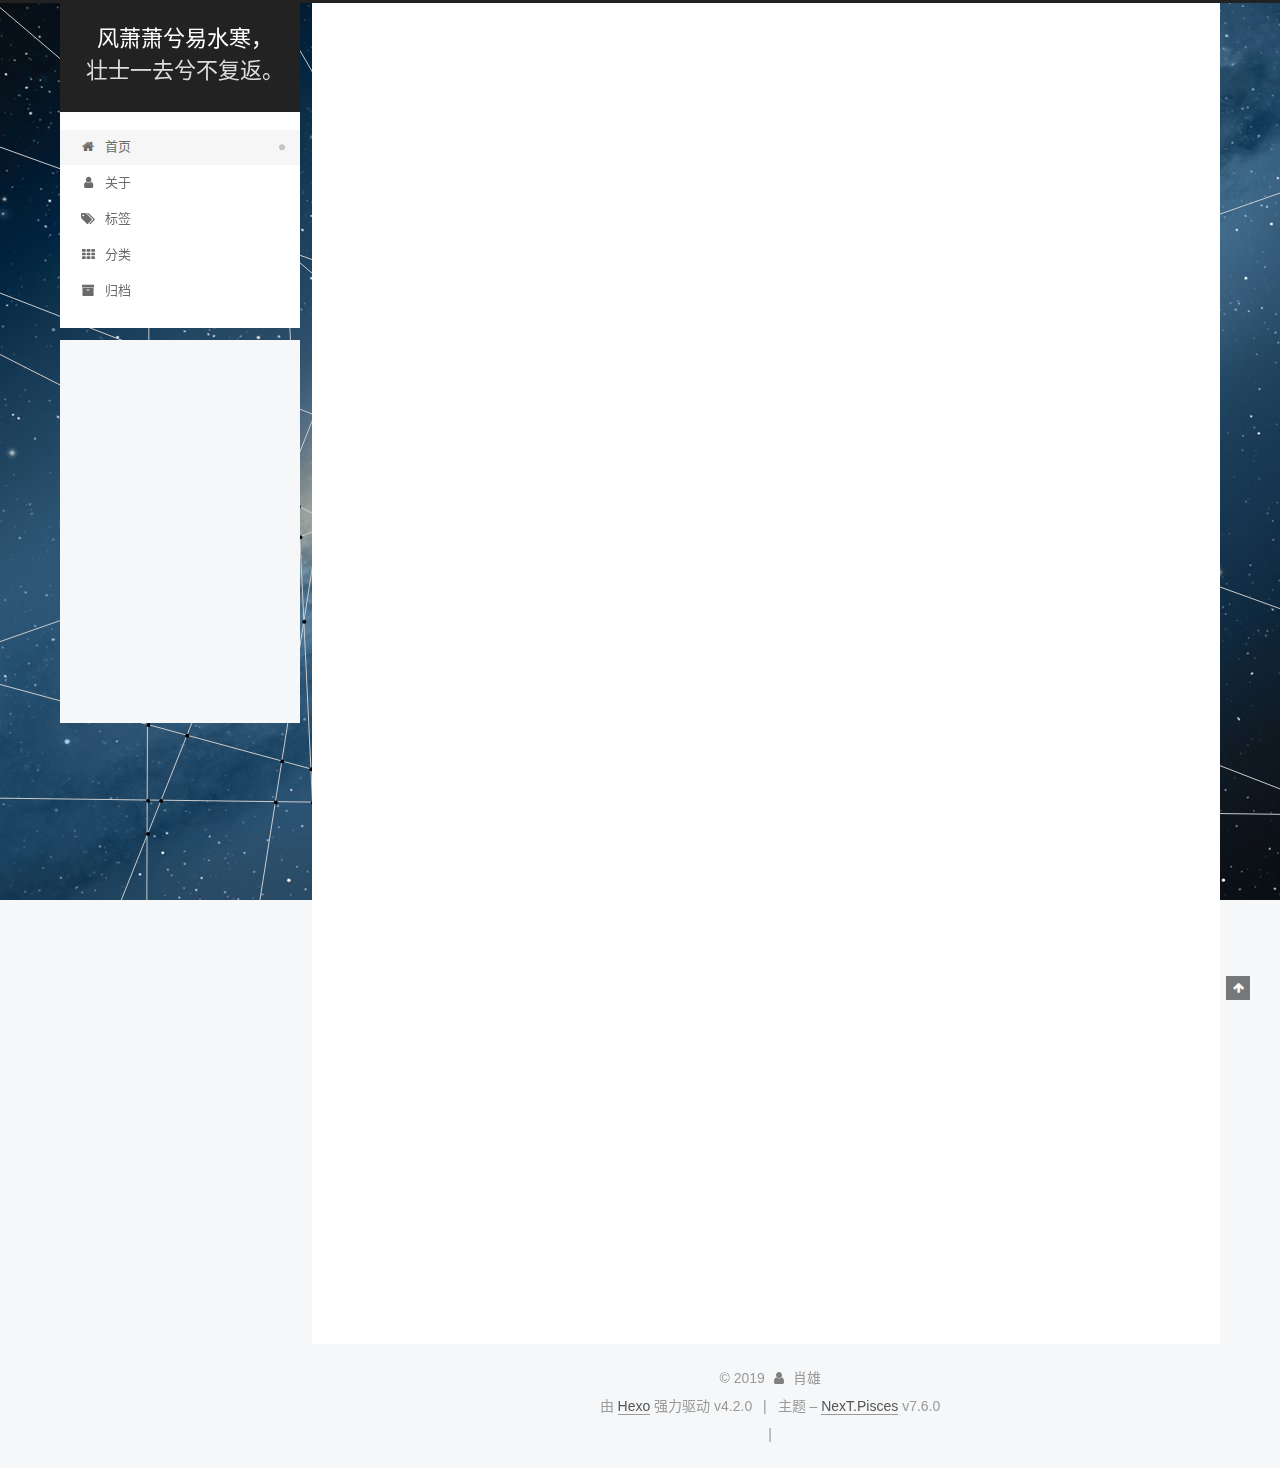
==== commit 9f786b6f: "Site updated: 2019-12-25 11:43:33" ====
--- a/index.html
+++ b/index.html
@@ -1,5 +1,5 @@
 <!DOCTYPE html>
-<html lang="en">
+<html lang="zh-CN">
 <head>
   <meta charset="UTF-8">
 <meta name="viewport" content="width=device-width, initial-scale=1, maximum-scale=2">
@@ -21,7 +21,7 @@
   var CONFIG = {
     hostname: new URL('http://xiaoxiongnice.top').hostname,
     root: '/',
-    scheme: 'Muse',
+    scheme: 'Pisces',
     version: '7.6.0',
     exturl: false,
     sidebar: {"position":"left","display":"post","padding":18,"offset":12,"onmobile":false},
@@ -47,11 +47,11 @@
 </script>
 
   <meta property="og:type" content="website">
-<meta property="og:title" content="Hexo">
+<meta property="og:title" content="风萧萧兮易水寒，">
 <meta property="og:url" content="http://xiaoxiongnice.top/index.html">
-<meta property="og:site_name" content="Hexo">
-<meta property="og:locale" content="en_US">
-<meta property="article:author" content="John Doe">
+<meta property="og:site_name" content="风萧萧兮易水寒，">
+<meta property="og:locale" content="zh_CN">
+<meta property="article:author" content="肖雄">
 <meta name="twitter:card" content="summary">
 
 <link rel="canonical" href="http://xiaoxiongnice.top/">
@@ -66,7 +66,7 @@
   };
 </script>
 
-  <title>Hexo</title>
+  <title>风萧萧兮易水寒，</title>
   
 
 
@@ -97,9 +97,13 @@
   </style>
 </noscript>
 
+<link rel="alternate" href="/atom.xml" title="风萧萧兮易水寒，" type="application/atom+xml">
 </head>
 
 <body itemscope itemtype="http://schema.org/WebPage">
+  <div class="bg_content">
+    <canvas id="canvas"></canvas>
+  </div>
   <div class="container use-motion">
     <div class="headband"></div>
 
@@ -110,14 +114,15 @@
     <div>
       <a href="/" class="brand" rel="start">
         <span class="logo-line-before"><i></i></span>
-        <span class="site-title">Hexo</span>
+        <span class="site-title">风萧萧兮易水寒，</span>
         <span class="logo-line-after"><i></i></span>
       </a>
     </div>
+        <p class="site-subtitle">壮士一去兮不复返。</p>
   </div>
 
   <div class="site-nav-toggle">
-    <div class="toggle" aria-label="Toggle navigation bar">
+    <div class="toggle" aria-label="切换导航栏">
       <span class="toggle-line toggle-line-first"></span>
       <span class="toggle-line toggle-line-middle"></span>
       <span class="toggle-line toggle-line-last"></span>
@@ -131,12 +136,27 @@
   <ul id="menu" class="menu">
         <li class="menu-item menu-item-home">
 
-    <a href="/" rel="section"><i class="fa fa-fw fa-home"></i>Home</a>
+    <a href="/" rel="section"><i class="fa fa-fw fa-home"></i>首页</a>
+
+  </li>
+        <li class="menu-item menu-item-about">
+
+    <a href="/about/" rel="section"><i class="fa fa-fw fa-user"></i>关于</a>
+
+  </li>
+        <li class="menu-item menu-item-tags">
+
+    <a href="/tags/" rel="section"><i class="fa fa-fw fa-tags"></i>标签</a>
+
+  </li>
+        <li class="menu-item menu-item-categories">
+
+    <a href="/categories/" rel="section"><i class="fa fa-fw fa-th"></i>分类</a>
 
   </li>
         <li class="menu-item menu-item-archives">
 
-    <a href="/archives/" rel="section"><i class="fa fa-fw fa-archive"></i>Archives</a>
+    <a href="/archives/" rel="section"><i class="fa fa-fw fa-archive"></i>归档</a>
 
   </li>
   </ul>
@@ -164,22 +184,22 @@
         
   
   
-  <article itemscope itemtype="http://schema.org/Article" class="post-block home" lang="en">
-    <link itemprop="mainEntityOfPage" href="http://xiaoxiongnice.top/2019/12/24/hello-world/">
+  <article itemscope itemtype="http://schema.org/Article" class="post-block home" lang="zh-CN">
+    <link itemprop="mainEntityOfPage" href="http://xiaoxiongnice.top/2019/12/25/title/">
 
     <span hidden itemprop="author" itemscope itemtype="http://schema.org/Person">
-      <meta itemprop="image" content="/images/avatar.gif">
-      <meta itemprop="name" content="John Doe">
+      <meta itemprop="image" content="/images/avatar.jpeg">
+      <meta itemprop="name" content="肖雄">
       <meta itemprop="description" content="">
     </span>
 
     <span hidden itemprop="publisher" itemscope itemtype="http://schema.org/Organization">
-      <meta itemprop="name" content="Hexo">
+      <meta itemprop="name" content="风萧萧兮易水寒，">
     </span>
       <header class="post-header">
         <h1 class="post-title" itemprop="name headline">
           
-            <a href="/2019/12/24/hello-world/" class="post-title-link" itemprop="url">Hello World</a>
+            <a href="/2019/12/25/title/" class="post-title-link" itemprop="url">title</a>
         </h1>
 
         <div class="post-meta">
@@ -187,9 +207,67 @@
               <span class="post-meta-item-icon">
                 <i class="fa fa-calendar-o"></i>
               </span>
-              <span class="post-meta-item-text">Posted on</span>
-
-              <time title="Created: 2019-12-24 14:25:35" itemprop="dateCreated datePublished" datetime="2019-12-24T14:25:35+08:00">2019-12-24</time>
+              <span class="post-meta-item-text">发表于</span>
+              
+
+              <time title="创建时间：2019-12-25 10:14:41 / 修改时间：10:17:13" itemprop="dateCreated datePublished" datetime="2019-12-25T10:14:41+08:00">2019-12-25</time>
+            </span>
+
+          
+
+        </div>
+      </header>
+
+    
+    
+    
+    <div class="post-body" itemprop="articleBody">
+
+      
+          
+      
+    </div>
+
+    
+    
+    
+      <footer class="post-footer">
+        <div class="post-eof"></div>
+      </footer>
+  </article>
+  
+  
+  
+
+        
+  
+  
+  <article itemscope itemtype="http://schema.org/Article" class="post-block home" lang="zh-CN">
+    <link itemprop="mainEntityOfPage" href="http://xiaoxiongnice.top/2019/12/24/hello-world/">
+
+    <span hidden itemprop="author" itemscope itemtype="http://schema.org/Person">
+      <meta itemprop="image" content="/images/avatar.jpeg">
+      <meta itemprop="name" content="肖雄">
+      <meta itemprop="description" content="">
+    </span>
+
+    <span hidden itemprop="publisher" itemscope itemtype="http://schema.org/Organization">
+      <meta itemprop="name" content="风萧萧兮易水寒，">
+    </span>
+      <header class="post-header">
+        <h1 class="post-title" itemprop="name headline">
+          
+            <a href="/2019/12/24/hello-world/" class="post-title-link" itemprop="url">Hello World</a>
+        </h1>
+
+        <div class="post-meta">
+            <span class="post-meta-item">
+              <span class="post-meta-item-icon">
+                <i class="fa fa-calendar-o"></i>
+              </span>
+              <span class="post-meta-item-text">发表于</span>
+
+              <time title="创建时间：2019-12-24 14:25:35" itemprop="dateCreated datePublished" datetime="2019-12-24T14:25:35+08:00">2019-12-24</time>
             </span>
 
           
@@ -276,10 +354,10 @@
 
       <ul class="sidebar-nav motion-element">
         <li class="sidebar-nav-toc">
-          Table of Contents
+          文章目录
         </li>
         <li class="sidebar-nav-overview">
-          Overview
+          站点概览
         </li>
       </ul>
 
@@ -290,6 +368,8 @@
 
       <div class="site-overview-wrap sidebar-panel">
         <div class="site-author motion-element" itemprop="author" itemscope itemtype="http://schema.org/Person">
+    <img class="site-author-image" itemprop="image" alt="肖雄"
+      src="/images/avatar.jpeg">
   <p class="site-author-name" itemprop="name">肖雄</p>
   <div class="site-description" itemprop="description"></div>
 </div>
@@ -298,12 +378,35 @@
       <div class="site-state-item site-state-posts">
           <a href="/archives/">
         
-          <span class="site-state-item-count">1</span>
-          <span class="site-state-item-name">posts</span>
+          <span class="site-state-item-count">2</span>
+          <span class="site-state-item-name">日志</span>
         </a>
       </div>
   </nav>
 </div>
+  <div class="links-of-author motion-element">
+      <span class="links-of-author-item">
+        <a href="https://github.com/xiaoxiong113" title="GitHub → https:&#x2F;&#x2F;github.com&#x2F;xiaoxiong113" rel="noopener" target="_blank"><i class="fa fa-fw fa-github"></i>GitHub</a>
+      </span>
+      <span class="links-of-author-item">
+        <a href="mailto:yourname@gmail.com" title="E-Mail → mailto:yourname@gmail.com" rel="noopener" target="_blank"><i class="fa fa-fw fa-envelope"></i>E-Mail</a>
+      </span>
+      <span class="links-of-author-item">
+        <a href="https://weibo.com/yourname" title="Weibo → https:&#x2F;&#x2F;weibo.com&#x2F;yourname" rel="noopener" target="_blank"><i class="fa fa-fw fa-weibo"></i>Weibo</a>
+      </span>
+      <span class="links-of-author-item">
+        <a href="https://plus.google.com/yourname" title="Google → https:&#x2F;&#x2F;plus.google.com&#x2F;yourname" rel="noopener" target="_blank"><i class="fa fa-fw fa-google"></i>Google</a>
+      </span>
+      <span class="links-of-author-item">
+        <a href="https://twitter.com/yourname" title="Twitter → https:&#x2F;&#x2F;twitter.com&#x2F;yourname" rel="noopener" target="_blank"><i class="fa fa-fw fa-twitter"></i>Twitter</a>
+      </span>
+      <span class="links-of-author-item">
+        <a href="https://www.facebook.com/yourname" title="FB Page → https:&#x2F;&#x2F;www.facebook.com&#x2F;yourname" rel="noopener" target="_blank"><i class="fa fa-fw fa-facebook"></i>FB Page</a>
+      </span>
+      <span class="links-of-author-item">
+        <a href="https://youtube.com/yourname" title="YouTube → https:&#x2F;&#x2F;youtube.com&#x2F;yourname" rel="noopener" target="_blank"><i class="fa fa-fw fa-youtube"></i>YouTube</a>
+      </span>
+  </div>
 
 
 
@@ -328,15 +431,35 @@
   <span class="with-love">
     <i class="fa fa-user"></i>
   </span>
-  <span class="author" itemprop="copyrightHolder">John Doe</span>
+  <span class="author" itemprop="copyrightHolder">肖雄</span>
 </div>
-  <div class="powered-by">Powered by <a href="https://hexo.io/" class="theme-link" rel="noopener" target="_blank">Hexo</a> v4.2.0
+  <div class="powered-by">由 <a href="https://hexo.io/" class="theme-link" rel="noopener" target="_blank">Hexo</a> 强力驱动 v4.2.0
   </div>
   <span class="post-meta-divider">|</span>
-  <div class="theme-info">Theme – <a href="https://muse.theme-next.org/" class="theme-link" rel="noopener" target="_blank">NexT.Muse</a> v7.6.0
+  <div class="theme-info">主题 – <a href="https://pisces.theme-next.org/" class="theme-link" rel="noopener" target="_blank">NexT.Pisces</a> v7.6.0
   </div>
 
         
+<div class="busuanzi-count">
+  <script async src="https://busuanzi.ibruce.info/busuanzi/2.3/busuanzi.pure.mini.js"></script>
+    <span class="post-meta-item" id="busuanzi_container_site_uv" style="display: none;">
+      <span class="post-meta-item-icon">
+        <i class="fa fa-user"></i>
+      </span>
+      <span class="site-uv" title="总访客量">
+        <span id="busuanzi_value_site_uv"></span>
+      </span>
+    </span>
+    <span class="post-meta-divider">|</span>
+    <span class="post-meta-item" id="busuanzi_container_site_pv" style="display: none;">
+      <span class="post-meta-item-icon">
+        <i class="fa fa-eye"></i>
+      </span>
+      <span class="site-pv" title="总访问量">
+        <span id="busuanzi_value_site_pv"></span>
+      </span>
+    </span>
+</div>
 
 
 
@@ -350,6 +473,8 @@
   </div>
 
   
+  
+  <script color='0,0,255' opacity='0.5' zIndex='-1' count='99' src="/lib/canvas-nest/canvas-nest.min.js"></script>
   <script src="/lib/anime.min.js"></script>
   <script src="/lib/velocity/velocity.min.js"></script>
   <script src="/lib/velocity/velocity.ui.min.js"></script>
@@ -359,7 +484,7 @@
 <script src="/js/motion.js"></script>
 
 
-<script src="/js/schemes/muse.js"></script>
+<script src="/js/schemes/pisces.js"></script>
 
 
 <script src="/js/next-boot.js"></script>
@@ -389,3 +514,4 @@
 
 </body>
 </html>
+<script type="text/javascript" src="./js/dynamic_bg.js"></script>
--- a/css/main.css
+++ b/css/main.css
@@ -155,7 +155,7 @@
   height: 100%;
 }
 body {
-  background: #fff;
+  background: #f5f7f9;
   color: #555;
   font-family: 'Lato', "PingFang SC", "Microsoft YaHei", sans-serif;
   font-size: 1em;
@@ -294,10 +294,10 @@
   border-bottom-width: 1px;
 }
 .btn {
-  background: #222;
-  border: 2px solid #222;
-  border-radius: 0;
-  color: #fff;
+  background: #fff;
+  border: 2px solid #555;
+  border-radius: 2px;
+  color: #555;
   display: inline-block;
   font-size: 0.875em;
   line-height: 2;
@@ -309,9 +309,9 @@
   transition-timing-function: ease-in-out;
 }
 .btn:hover {
-  background: #fff;
+  background: #222;
   border-color: #222;
-  color: #222;
+  color: #fff;
 }
 .btn + .btn {
   margin: 0 0 8px 8px;
@@ -889,9 +889,9 @@
   margin: 0.1em 0.2em;
 }
 .comment-button-group .comment-button.active {
-  background: #fff;
+  background: #222;
   border-color: #222;
-  color: #222;
+  color: #fff;
 }
 .comment-position {
   display: none;
@@ -916,16 +916,16 @@
 }
 .main-inner {
   margin: 0 auto;
-  width: 700px;
+  width: calc(100% - 20px);
 }
 @media (min-width: 1200px) {
   .main-inner {
-    width: 800px;
+    width: 1160px;
   }
 }
 @media (min-width: 1600px) {
   .main-inner {
-    width: 900px;
+    width: 73%;
   }
 }
 .header {
@@ -934,16 +934,16 @@
 .header-inner {
   margin: 0 auto;
   position: relative;
-  width: 700px;
+  width: calc(100% - 20px);
 }
 @media (min-width: 1200px) {
   .header-inner {
-    width: 800px;
+    width: 1160px;
   }
 }
 @media (min-width: 1600px) {
   .header-inner {
-    width: 900px;
+    width: 73%;
   }
 }
 .headband {
@@ -980,7 +980,7 @@
   vertical-align: top;
 }
 .site-subtitle {
-  color: #999;
+  color: #ddd;
   font-size: 0.8125em;
   margin-top: 10px;
 }
@@ -1126,23 +1126,23 @@
   display: inline-block;
 }
 .site-author-image {
-  border: 2px solid #333;
+  border: 1px solid #eee;
   display: block;
   height: auto;
   margin: 0 auto;
-  max-width: 96px;
+  max-width: 120px;
   padding: 2px;
 }
 .site-author-name {
-  color: #f5f5f5;
-  font-weight: normal;
-  margin: 5px 0 0;
+  color: #222;
+  font-weight: 600;
+  margin: 0;
   text-align: center;
 }
 .site-description {
   color: #999;
-  font-size: 1em;
-  margin-top: 5px;
+  font-size: 0.8125em;
+  margin-top: 0;
   text-align: center;
 }
 .links-of-author {
@@ -1159,7 +1159,7 @@
 }
 .links-of-author a::before,
 .links-of-author span.exturl::before {
-  background: #3e60ff;
+  background: #20afff;
   border-radius: 50%;
   content: ' ';
   display: inline-block;
@@ -1252,14 +1252,14 @@
   margin-left: 10px;
 }
 .sidebar-nav li:hover {
-  color: #f5f5f5;
+  color: #fc6423;
 }
 .sidebar-nav .sidebar-nav-active {
-  border-bottom-color: #87daff;
-  color: #87daff;
+  border-bottom-color: #fc6423;
+  color: #fc6423;
 }
 .sidebar-nav .sidebar-nav-active:hover {
-  color: #87daff;
+  color: #fc6423;
 }
 .sidebar-panel {
   display: none;
@@ -1286,7 +1286,7 @@
   }
 }
 .sidebar-toggle:hover .toggle-line {
-  background: #87daff;
+  background: #fc6423;
 }
 .post-toc-wrap {
   overflow-x: hidden;
@@ -1305,16 +1305,16 @@
   padding-left: 0;
 }
 .post-toc ol a {
-  border-bottom-color: #555;
-  color: #999;
+  border-bottom-color: #ccc;
+  color: #666;
   transition-property: all;
   transition-delay: 0s;
   transition-duration: 0.2s;
   transition-timing-function: ease-in-out;
 }
 .post-toc ol a:hover {
-  border-bottom-color: #ccc;
-  color: #ccc;
+  border-bottom-color: #000;
+  color: #000;
 }
 .post-toc .nav-item {
   line-height: 1.8;
@@ -1335,14 +1335,14 @@
   display: block;
 }
 .post-toc .nav .active > a {
-  border-bottom-color: #87daff;
-  color: #87daff;
+  border-bottom-color: #fc6423;
+  color: #fc6423;
 }
 .post-toc .nav .active-current > a {
-  color: #87daff;
+  color: #fc6423;
 }
 .post-toc .nav .active-current > a:hover {
-  color: #87daff;
+  color: #fc6423;
 }
 .site-state {
   display: flex;
@@ -1357,7 +1357,7 @@
   padding: 0 15px;
 }
 .site-state-item:not(:first-child) {
-  border-left: 1px solid #333;
+  border-left: 1px solid #eee;
 }
 .site-state-item a {
   border-bottom: none;
@@ -1365,13 +1365,13 @@
 .site-state-item-count {
   color: inherit;
   display: block;
-  font-size: 1.25em;
+  font-size: 1em;
   font-weight: 600;
   text-align: center;
 }
 .site-state-item-name {
-  color: inherit;
-  font-size: 0.875em;
+  color: #999;
+  font-size: 0.8125em;
 }
 .footer {
   color: #999;
@@ -1388,16 +1388,16 @@
   box-sizing: border-box;
   margin: 0 auto;
   text-align: center;
-  width: 700px;
+  width: calc(100% - 20px);
 }
 @media (min-width: 1200px) {
   .footer-inner {
-    width: 800px;
+    width: 1160px;
   }
 }
 @media (min-width: 1600px) {
   .footer-inner {
-    width: 900px;
+    width: 73%;
   }
 }
 .with-love {
@@ -1473,7 +1473,7 @@
   cursor: pointer;
   font-size: 12px;
   left: 30px;
-  opacity: 1;
+  opacity: 0.6;
   padding: 0 6px;
   position: fixed;
   text-align: center;
@@ -1488,10 +1488,10 @@
   display: none;
 }
 .back-to-top:hover {
-  color: #87daff;
+  color: #fc6423;
 }
 .back-to-top.back-to-top-on {
-  bottom: 19px;
+  bottom: 30px;
 }
 @media (max-width: 991px) {
   .back-to-top {
@@ -1964,6 +1964,14 @@
 #qr p {
   text-align: center;
 }
+.site-brand-container .site-subtitle,
+.site-brand-container .site-title {
+  margin: 0 0 10px 0;
+  font-size: 22px;
+  text-align: center;
+  padding-left: 10px;
+  line-height: 1em;
+}
 .category-all-page .category-all-title {
   text-align: center;
 }
@@ -2141,137 +2149,344 @@
 .tag-cloud a:hover {
   color: #222 !important;
 }
-@media (max-width: 767px) {
-  .header-inner,
-  .main-inner,
+.header {
+  margin: 0 auto;
+  position: relative;
+  width: calc(100% - 20px);
+}
+@media (min-width: 1200px) {
+  .header {
+    width: 1160px;
+  }
+}
+@media (min-width: 1600px) {
+  .header {
+    width: 73%;
+  }
+}
+@media (max-width: 991px) {
+  .header {
+    width: auto;
+  }
+}
+.header-inner {
+  background: #fff;
+  border-radius: initial;
+  box-shadow: initial;
+  overflow: hidden;
+  padding: 0;
+  position: absolute;
+  top: 0;
+  width: 240px;
+}
+@media (min-width: 1200px) {
+  .header-inner {
+    width: 240px;
+  }
+}
+@media (max-width: 991px) {
+  .header-inner {
+    border-radius: initial;
+    position: relative;
+    width: auto;
+  }
+}
+.main::before,
+.main::after {
+  content: ' ';
+  display: table;
+}
+.main::after {
+  clear: both;
+}
+@media (max-width: 991px) {
+  .main-inner {
+    width: auto;
+  }
+}
+.content-wrap {
+  background: #fff;
+  border-radius: initial;
+  box-shadow: initial;
+  box-sizing: border-box;
+  float: right;
+  padding: 40px;
+  width: calc(100% - 252px);
+}
+@media (max-width: 991px) {
+  .content-wrap {
+    border-radius: initial;
+    padding: 20px;
+    width: 100%;
+  }
+}
+.sidebar {
+  background: #f5f7f9;
+  box-shadow: none;
+  float: left;
+  position: static;
+  width: 240px;
+}
+@media (max-width: 991px) {
+  .sidebar {
+    display: none;
+  }
+}
+.sidebar-toggle {
+  display: none;
+}
+.footer-inner {
+  padding-left: 260px;
+}
+.back-to-top {
+  left: auto;
+  right: 30px;
+}
+@media (max-width: 991px) {
+  .back-to-top {
+    right: 20px;
+  }
+}
+@media (max-width: 991px) {
   .footer-inner {
+    padding-left: 0;
+    padding-right: 0;
     width: auto;
   }
 }
-.header-inner {
-  padding-top: 100px;
-}
-@media (max-width: 767px) {
-  .header-inner {
-    padding-top: 50px;
-  }
-}
-.main-inner {
-  padding-bottom: 60px;
-}
-.content {
-  padding-top: 70px;
-}
-@media (max-width: 767px) {
-  .content {
-    padding-top: 35px;
-  }
-}
-embed {
-  display: block;
-  margin: 0 auto 25px auto;
-}
-.custom-logo .site-meta-headline {
-  text-align: center;
-}
-.custom-logo .brand {
+.site-brand-container {
+  position: relative;
+}
+.site-meta {
+  background: #222;
+  color: #fff;
+  padding: 20px 0;
+}
+@media (max-width: 991px) {
+  .site-meta {
+    box-shadow: 0 0 16px rgba(0,0,0,0.5);
+  }
+}
+.brand {
   background: none;
-}
-.custom-logo .site-title {
-  color: #222;
-  margin: 10px auto 0;
-}
-.custom-logo .site-title a {
-  border: 0;
+  padding: 0;
+}
+.brand:hover {
+  color: #fff;
+}
+.site-subtitle {
+  font-weight: initial;
+  margin: 10px 10px 0;
 }
 .custom-logo-image {
+  margin-top: 20px;
+}
+@media (max-width: 991px) {
+  .custom-logo-image {
+    display: none;
+  }
+}
+.site-nav-toggle {
+  left: 20px;
+  top: 50%;
+  transform: translateY(-50%);
+}
+@media (min-width: 768px) and (max-width: 991px) {
+  .site-nav-toggle {
+    display: block;
+  }
+}
+.site-nav-toggle .toggle .toggle-line {
   background: #fff;
-  margin: 0 auto;
-  max-width: 150px;
-  padding: 5px;
-}
-@media (max-width: 767px) {
+}
+@media (min-width: 768px) and (max-width: 991px) {
   .site-nav {
-    background: #fff;
-    border-bottom: 1px solid #ddd;
-    border-top: 1px solid #ddd;
-    left: 0;
-    margin: 0;
-    padding: 0;
-    width: 100%;
-  }
-}
-.site-nav-toggle {
-  top: 50px;
-}
-@media (max-width: 767px) {
-  .menu {
-    text-align: left;
+    display: none;
   }
 }
 .menu-item-active a,
 .menu .menu-item a:hover,
 .menu .menu-item span.exturl:hover {
-  border-bottom: 1px solid #222 !important;
-  color: #222;
-}
-@media (max-width: 767px) {
-  .menu-item-active a,
-  .menu .menu-item a:hover,
-  .menu .menu-item span.exturl:hover {
-    border-bottom: 1px dotted #ddd !important;
-  }
-}
-@media (max-width: 767px) {
-  .menu .menu-item {
-    display: block;
-    margin: 0 10px;
-    vertical-align: top;
-  }
+  background: #f5f5f5;
+}
+.menu-item-active a::after,
+.menu .menu-item a:hover::after,
+.menu .menu-item span.exturl:hover::after {
+  background: #bbb;
+  border-radius: 50%;
+  content: ' ';
+  height: 6px;
+  margin-top: -3px;
+  position: absolute;
+  right: 15px;
+  top: 50%;
+  width: 6px;
+}
+.menu .menu-item {
+  display: block;
+  margin: 0;
 }
 .menu .menu-item a,
 .menu .menu-item span.exturl {
-  border-bottom: 1px solid transparent;
-}
-@media (max-width: 767px) {
-  .menu .menu-item a,
-  .menu .menu-item span.exturl {
-    padding: 5px 10px;
-  }
-}
-@media (min-width: 768px) and (max-width: 991px) {
-  .menu .menu-item .fa {
-    display: block;
-    line-height: 2;
-    margin-right: 0;
-    width: 100%;
-  }
-}
-@media (min-width: 992px) {
-  .menu .menu-item .fa {
-    display: block;
-    line-height: 2;
-    margin-right: 0;
-    width: 100%;
-  }
+  padding: 5px 20px;
+  position: relative;
+  text-align: left;
+  transition-property: background-color;
 }
 .menu .menu-item .badge {
+  background: #ccc;
+  border-radius: 10px;
+  color: #fff;
+  float: right;
+  padding: 2px 5px;
+  text-shadow: 1px 1px 0 rgba(0,0,0,0.1);
+  vertical-align: middle;
+}
+.sub-menu {
+  background: #fff;
+  border-bottom: 1px solid #ddd;
+  margin: 0;
+  padding: 6px 0;
+}
+.sub-menu .menu-item {
+  display: inline-block;
+}
+.sub-menu .menu-item a,
+.sub-menu .menu-item span.exturl {
+  margin: 5px 10px;
+  padding: initial;
+}
+.sub-menu .menu-item a:hover,
+.sub-menu .menu-item span.exturl:hover {
+  background: initial;
+  color: #fc6423;
+}
+.sub-menu .menu-item a::after,
+.sub-menu .menu-item span.exturl::after {
+  content: initial !important;
+}
+.sub-menu .menu-item-active a {
+  background: #fff;
+  border-bottom-color: #fc6423;
+  color: #fc6423;
+}
+.sub-menu .menu-item-active a:hover {
+  background: #fff;
+  border-bottom-color: #fc6423;
+}
+.sidebar {
+  bottom: auto;
+  right: auto;
+}
+.sidebar a,
+.sidebar span.exturl {
+  color: #555;
+}
+.sidebar a:hover,
+.sidebar span.exturl:hover {
+  border-bottom-color: #222;
+  color: #222;
+}
+.sidebar-inner {
+  background: #fff;
+  border-radius: initial;
+  box-shadow: initial;
+  box-sizing: border-box;
+  color: #555;
+  width: 240px;
+  opacity: 0;
+}
+.sidebar-inner.affix {
+  position: fixed;
+  top: 12px;
+}
+.sidebar-inner.affix-bottom {
+  position: absolute;
+}
+.site-state-item {
+  padding: 0 10px;
+}
+.sidebar-button {
+  border-bottom: 1px dotted #ccc;
+  border-top: 1px dotted #ccc;
+  margin-top: 10px;
+  text-align: center;
+}
+.sidebar-button a {
+  border: 0;
+  color: #fc6423;
+  display: block;
+}
+.sidebar-button a:hover {
+  background: none;
+  border: 0;
+  color: #e34603;
+}
+.sidebar-button a:hover .fa {
+  color: #e34603;
+}
+.links-of-author {
+  display: flex;
+  flex-wrap: wrap;
+  margin-top: 10px;
+  justify-content: center;
+}
+.links-of-author-item {
+  margin: 5px 0 0;
+  width: 50%;
+}
+.links-of-author-item a,
+.links-of-author-item span.exturl {
+  box-sizing: border-box;
+  display: inline-block;
+  margin-bottom: 0;
+  margin-right: 0;
+  max-width: 216px;
+  overflow: hidden;
+  padding: 0 5px;
+  text-overflow: ellipsis;
+  white-space: nowrap;
+}
+.links-of-author-item a,
+.links-of-author-item span.exturl {
+  border-bottom: none;
+  display: block;
+  text-decoration: none;
+}
+.links-of-author-item a::before,
+.links-of-author-item span.exturl::before {
+  display: none;
+}
+.links-of-author-item a:hover,
+.links-of-author-item span.exturl:hover {
   background: #eee;
-  padding: 1px 4px;
-}
-.sub-menu {
-  margin: 10px 0;
-}
-.sub-menu .menu-item {
-  display: inline-block;
-}
-.sidebar {
-  left: -320px;
-}
-.sidebar.sidebar-active {
-  left: 0;
-}
-.sidebar {
-  transition: all 0.4s;
-  width: 320px;
-}
+  border-radius: 4px;
+}
+.links-of-author-item .fa {
+  margin-right: 2px;
+}
+.links-of-blogroll-item {
+  padding: 0;
+}
+.bg_content {
+  position: fixed;
+  top: 0;
+  z-index: -1;
+  width: 100%;
+  height: 100%;
+}
+.bg_content canvas {
+  width: 100%;
+  height: 100%;
+}
+@media screen and (min-width: 1200px) {
+  body {
+    background-image: url("/images/background.jpg");
+    background-repeat: no-repeat;
+    background-attachment: fixed;
+    background-position: 50% 50%;
+  }
+  #footer a {
+    color: #eee;
+  }
+}
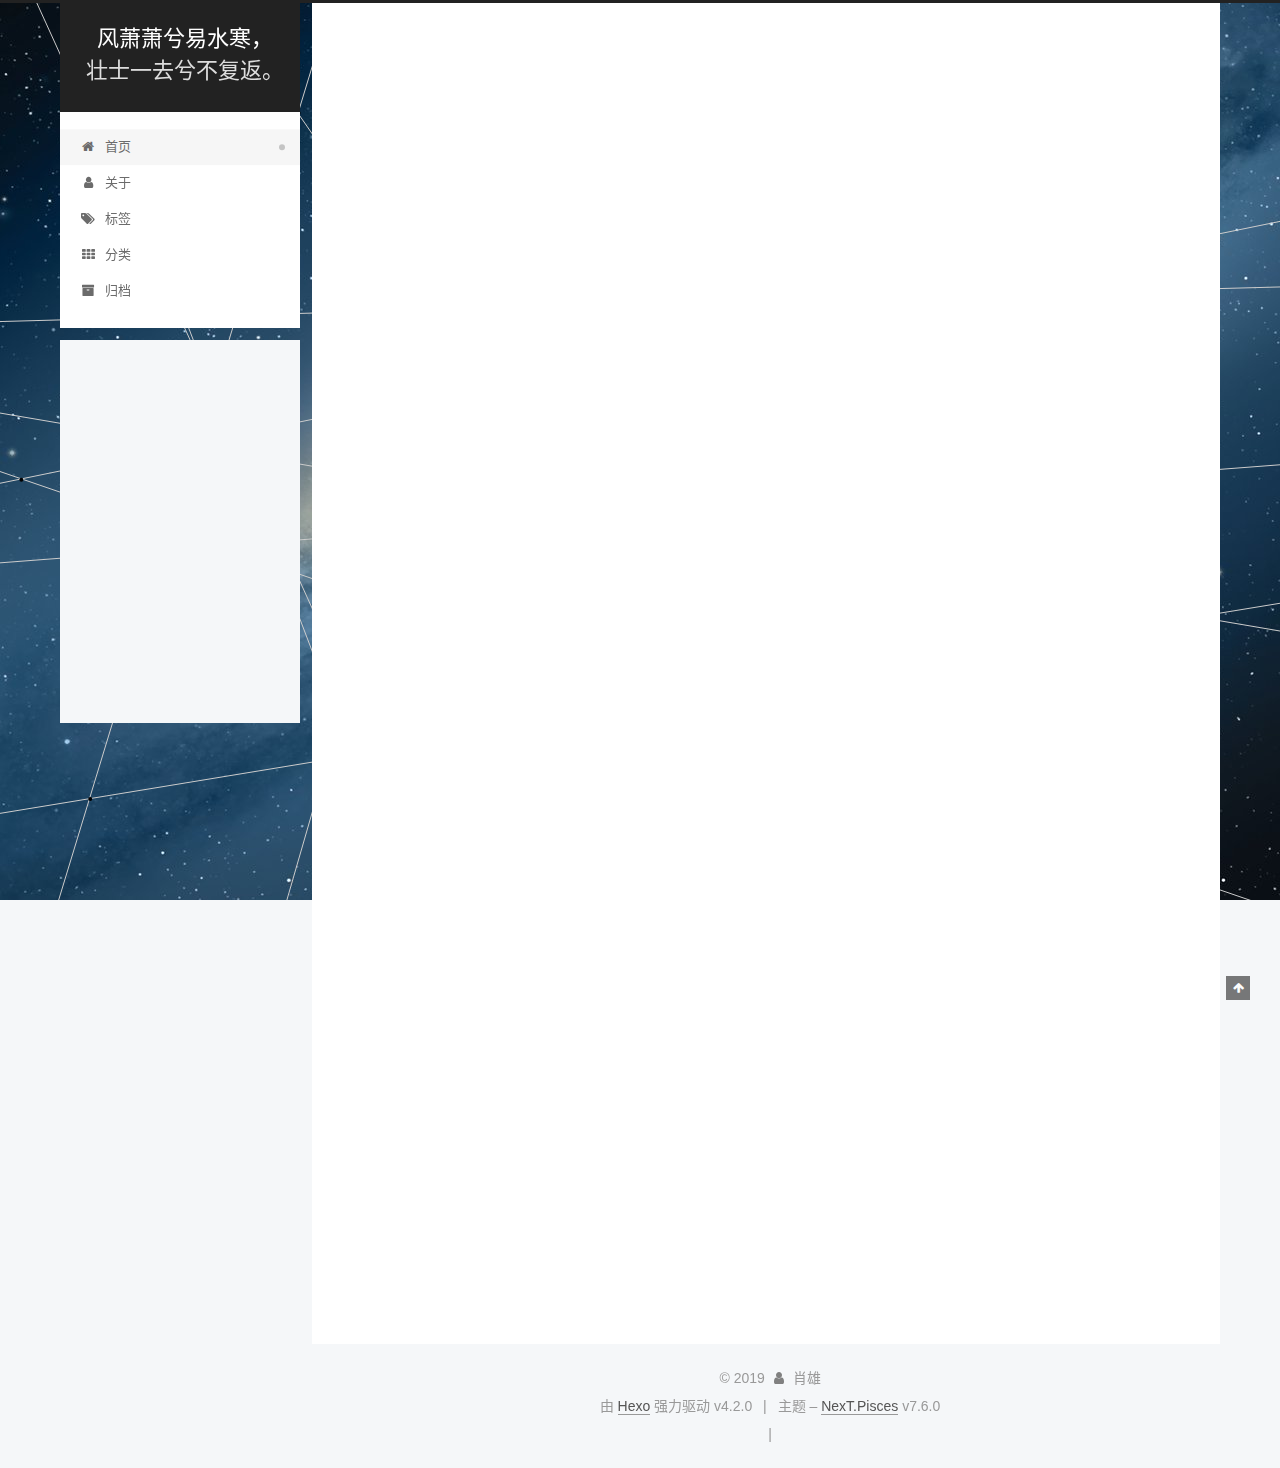
==== commit 740648f7: "Site updated: 2019-12-25 13:20:41" ====
--- a/index.html
+++ b/index.html
@@ -14,6 +14,8 @@
 
 
 <link rel="stylesheet" href="/lib/font-awesome/css/font-awesome.min.css">
+  <link rel="stylesheet" href="/lib/pace/pace-theme-minimal.min.css">
+  <script src="/lib/pace/pace.min.js"></script>
 
 
 <script id="hexo-configurations">
@@ -473,8 +475,6 @@
   </div>
 
   
-  
-  <script color='0,0,255' opacity='0.5' zIndex='-1' count='99' src="/lib/canvas-nest/canvas-nest.min.js"></script>
   <script src="/lib/anime.min.js"></script>
   <script src="/lib/velocity/velocity.min.js"></script>
   <script src="/lib/velocity/velocity.ui.min.js"></script>
@@ -514,4 +514,5 @@
 
 </body>
 </html>
-<script type="text/javascript" src="./js/dynamic_bg.js"></script>
+<script type="text/javascript" src="../js/dynamic_bg.js"></script>
+<script type="text/javascript" src="../js/clicklove.js"></script>
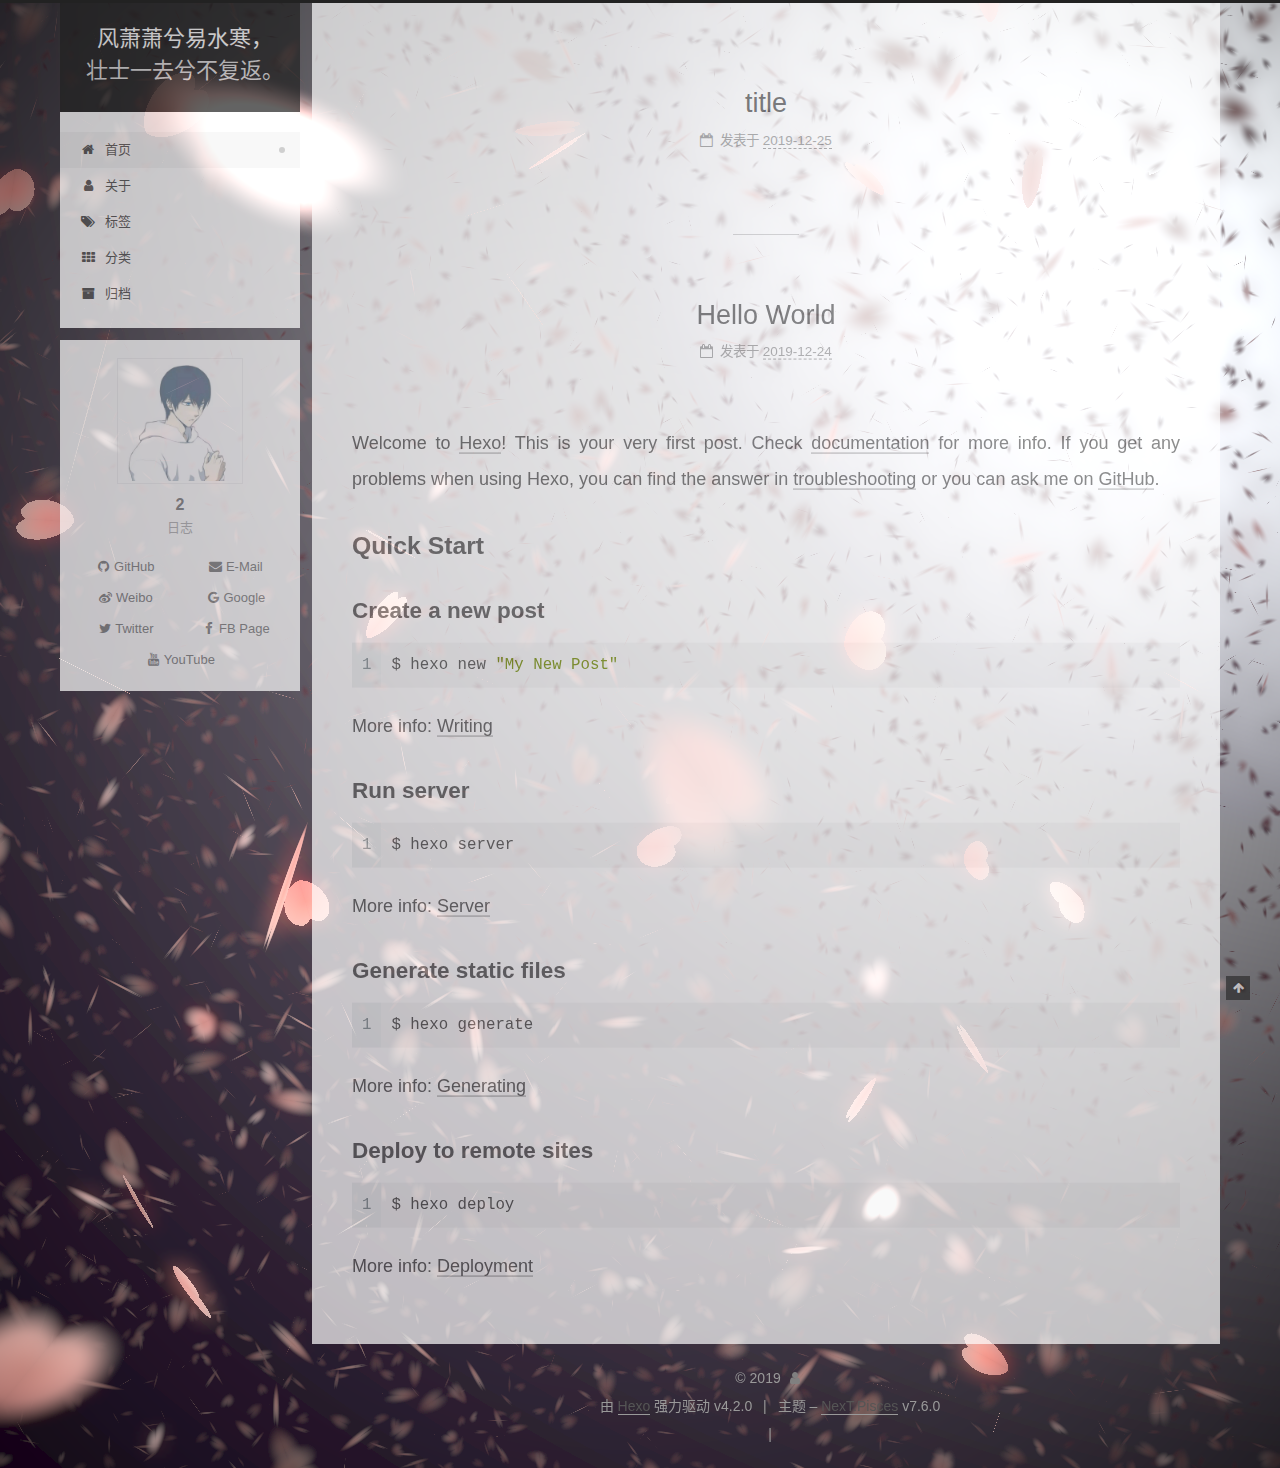
==== commit 34bc0394: "Site updated: 2019-12-25 17:07:53" ====
--- a/index.html
+++ b/index.html
@@ -53,7 +53,6 @@
 <meta property="og:url" content="http://xiaoxiongnice.top/index.html">
 <meta property="og:site_name" content="风萧萧兮易水寒，">
 <meta property="og:locale" content="zh_CN">
-<meta property="article:author" content="肖雄">
 <meta name="twitter:card" content="summary">
 
 <link rel="canonical" href="http://xiaoxiongnice.top/">
@@ -103,8 +102,8 @@
 </head>
 
 <body itemscope itemtype="http://schema.org/WebPage">
-  <div class="bg_content">
-    <canvas id="canvas"></canvas>
+  <canvas id="sakura"></canvas>
+  <div class="btnbg">
   </div>
   <div class="container use-motion">
     <div class="headband"></div>
@@ -191,7 +190,7 @@
 
     <span hidden itemprop="author" itemscope itemtype="http://schema.org/Person">
       <meta itemprop="image" content="/images/avatar.jpeg">
-      <meta itemprop="name" content="肖雄">
+      <meta itemprop="name" content="">
       <meta itemprop="description" content="">
     </span>
 
@@ -249,7 +248,7 @@
 
     <span hidden itemprop="author" itemscope itemtype="http://schema.org/Person">
       <meta itemprop="image" content="/images/avatar.jpeg">
-      <meta itemprop="name" content="肖雄">
+      <meta itemprop="name" content="">
       <meta itemprop="description" content="">
     </span>
 
@@ -370,9 +369,9 @@
 
       <div class="site-overview-wrap sidebar-panel">
         <div class="site-author motion-element" itemprop="author" itemscope itemtype="http://schema.org/Person">
-    <img class="site-author-image" itemprop="image" alt="肖雄"
+    <img class="site-author-image" itemprop="image" alt=""
       src="/images/avatar.jpeg">
-  <p class="site-author-name" itemprop="name">肖雄</p>
+  <p class="site-author-name" itemprop="name"></p>
   <div class="site-description" itemprop="description"></div>
 </div>
 <div class="site-state-wrap motion-element">
@@ -433,7 +432,7 @@
   <span class="with-love">
     <i class="fa fa-user"></i>
   </span>
-  <span class="author" itemprop="copyrightHolder">肖雄</span>
+  <span class="author" itemprop="copyrightHolder"></span>
 </div>
   <div class="powered-by">由 <a href="https://hexo.io/" class="theme-link" rel="noopener" target="_blank">Hexo</a> 强力驱动 v4.2.0
   </div>
@@ -514,5 +513,292 @@
 
 </body>
 </html>
-<script type="text/javascript" src="../js/dynamic_bg.js"></script>
+
 <script type="text/javascript" src="../js/clicklove.js"></script>
+<script id="sakura_point_vsh" type="x-shader/x_vertex">
+uniform mat4 uProjection;
+uniform mat4 uModelview;
+uniform vec3 uResolution;
+uniform vec3 uOffset;
+uniform vec3 uDOF;  //x:focus distance, y:focus radius, z:max radius
+uniform vec3 uFade; //x:start distance, y:half distance, z:near fade start
+
+attribute vec3 aPosition;
+attribute vec3 aEuler;
+attribute vec2 aMisc; //x:size, y:fade
+
+varying vec3 pposition;
+varying float psize;
+varying float palpha;
+varying float pdist;
+
+//varying mat3 rotMat;
+varying vec3 normX;
+varying vec3 normY;
+varying vec3 normZ;
+varying vec3 normal;
+
+varying float diffuse;
+varying float specular;
+varying float rstop;
+varying float distancefade;
+
+void main(void) {
+    // Projection is based on vertical angle
+    vec4 pos = uModelview * vec4(aPosition + uOffset, 1.0);
+    gl_Position = uProjection * pos;
+    gl_PointSize = aMisc.x * uProjection[1][1] / -pos.z * uResolution.y * 0.5;
+    
+    pposition = pos.xyz;
+    psize = aMisc.x;
+    pdist = length(pos.xyz);
+    palpha = smoothstep(0.0, 1.0, (pdist - 0.1) / uFade.z);
+    
+    vec3 elrsn = sin(aEuler);
+    vec3 elrcs = cos(aEuler);
+    mat3 rotx = mat3(
+        1.0, 0.0, 0.0,
+        0.0, elrcs.x, elrsn.x,
+        0.0, -elrsn.x, elrcs.x
+    );
+    mat3 roty = mat3(
+        elrcs.y, 0.0, -elrsn.y,
+        0.0, 1.0, 0.0,
+        elrsn.y, 0.0, elrcs.y
+    );
+    mat3 rotz = mat3(
+        elrcs.z, elrsn.z, 0.0, 
+        -elrsn.z, elrcs.z, 0.0,
+        0.0, 0.0, 1.0
+    );
+    mat3 rotmat = rotx * roty * rotz;
+    normal = rotmat[2];
+    
+    mat3 trrotm = mat3(
+        rotmat[0][0], rotmat[1][0], rotmat[2][0],
+        rotmat[0][1], rotmat[1][1], rotmat[2][1],
+        rotmat[0][2], rotmat[1][2], rotmat[2][2]
+    );
+    normX = trrotm[0];
+    normY = trrotm[1];
+    normZ = trrotm[2];
+    
+    const vec3 lit = vec3(0.6917144638660746, 0.6917144638660746, -0.20751433915982237);
+    
+    float tmpdfs = dot(lit, normal);
+    if(tmpdfs < 0.0) {
+        normal = -normal;
+        tmpdfs = dot(lit, normal);
+    }
+    diffuse = 0.4 + tmpdfs;
+    
+    vec3 eyev = normalize(-pos.xyz);
+    if(dot(eyev, normal) > 0.0) {
+        vec3 hv = normalize(eyev + lit);
+        specular = pow(max(dot(hv, normal), 0.0), 20.0);
+    }
+    else {
+        specular = 0.0;
+    }
+    
+    rstop = clamp((abs(pdist - uDOF.x) - uDOF.y) / uDOF.z, 0.0, 1.0);
+    rstop = pow(rstop, 0.5);
+    //-0.69315 = ln(0.5)
+    distancefade = min(1.0, exp((uFade.x - pdist) * 0.69315 / uFade.y));
+}
+</script>
+<script id="sakura_point_fsh" type="x-shader/x_fragment">
+#ifdef GL_ES
+//precision mediump float;
+precision highp float;
+#endif
+
+uniform vec3 uDOF;  //x:focus distance, y:focus radius, z:max radius
+uniform vec3 uFade; //x:start distance, y:half distance, z:near fade start
+
+const vec3 fadeCol = vec3(0.08, 0.03, 0.06);
+
+varying vec3 pposition;
+varying float psize;
+varying float palpha;
+varying float pdist;
+
+//varying mat3 rotMat;
+varying vec3 normX;
+varying vec3 normY;
+varying vec3 normZ;
+varying vec3 normal;
+
+varying float diffuse;
+varying float specular;
+varying float rstop;
+varying float distancefade;
+
+float ellipse(vec2 p, vec2 o, vec2 r) {
+    vec2 lp = (p - o) / r;
+    return length(lp) - 1.0;
+}
+
+void main(void) {
+    vec3 p = vec3(gl_PointCoord - vec2(0.5, 0.5), 0.0) * 2.0;
+    vec3 d = vec3(0.0, 0.0, -1.0);
+    float nd = normZ.z; //dot(-normZ, d);
+    if(abs(nd) < 0.0001) discard;
+    
+    float np = dot(normZ, p);
+    vec3 tp = p + d * np / nd;
+    vec2 coord = vec2(dot(normX, tp), dot(normY, tp));
+    
+    //angle = 15 degree
+    const float flwrsn = 0.258819045102521;
+    const float flwrcs = 0.965925826289068;
+    mat2 flwrm = mat2(flwrcs, -flwrsn, flwrsn, flwrcs);
+    vec2 flwrp = vec2(abs(coord.x), coord.y) * flwrm;
+    
+    float r;
+    if(flwrp.x < 0.0) {
+        r = ellipse(flwrp, vec2(0.065, 0.024) * 0.5, vec2(0.36, 0.96) * 0.5);
+    }
+    else {
+        r = ellipse(flwrp, vec2(0.065, 0.024) * 0.5, vec2(0.58, 0.96) * 0.5);
+    }
+    
+    if(r > rstop) discard;
+    
+    vec3 col = mix(vec3(1.0, 0.8, 0.75), vec3(1.0, 0.9, 0.87), r);
+    float grady = mix(0.0, 1.0, pow(coord.y * 0.5 + 0.5, 0.35));
+    col *= vec3(1.0, grady, grady);
+    col *= mix(0.8, 1.0, pow(abs(coord.x), 0.3));
+    col = col * diffuse + specular;
+    
+    col = mix(fadeCol, col, distancefade);
+    
+    float alpha = (rstop > 0.001)? (0.5 - r / (rstop * 2.0)) : 1.0;
+    alpha = smoothstep(0.0, 1.0, alpha) * palpha;
+    
+    gl_FragColor = vec4(col * 0.5, alpha);
+}
+</script>
+<!-- effects -->
+<script id="fx_common_vsh" type="x-shader/x_vertex">
+uniform vec3 uResolution;
+attribute vec2 aPosition;
+
+varying vec2 texCoord;
+varying vec2 screenCoord;
+
+void main(void) {
+    gl_Position = vec4(aPosition, 0.0, 1.0);
+    texCoord = aPosition.xy * 0.5 + vec2(0.5, 0.5);
+    screenCoord = aPosition.xy * vec2(uResolution.z, 1.0);
+}
+</script>
+<script id="bg_fsh" type="x-shader/x_fragment">
+#ifdef GL_ES
+//precision mediump float;
+precision highp float;
+#endif
+
+uniform vec2 uTimes;
+
+varying vec2 texCoord;
+varying vec2 screenCoord;
+
+void main(void) {
+    vec3 col;
+    float c;
+    vec2 tmpv = texCoord * vec2(0.8, 1.0) - vec2(0.95, 1.0);
+    c = exp(-pow(length(tmpv) * 1.8, 2.0));
+    col = mix(vec3(0.02, 0.0, 0.03), vec3(0.96, 0.98, 1.0) * 1.5, c);
+    gl_FragColor = vec4(col * 0.5, 1.0);
+}
+</script>
+<script id="fx_brightbuf_fsh" type="x-shader/x_fragment">
+#ifdef GL_ES
+//precision mediump float;
+precision highp float;
+#endif
+uniform sampler2D uSrc;
+uniform vec2 uDelta;
+
+varying vec2 texCoord;
+varying vec2 screenCoord;
+
+void main(void) {
+    vec4 col = texture2D(uSrc, texCoord);
+    gl_FragColor = vec4(col.rgb * 2.0 - vec3(0.5), 1.0);
+}
+</script>
+<script id="fx_dirblur_r4_fsh" type="x-shader/x_fragment">
+#ifdef GL_ES
+//precision mediump float;
+precision highp float;
+#endif
+uniform sampler2D uSrc;
+uniform vec2 uDelta;
+uniform vec4 uBlurDir; //dir(x, y), stride(z, w)
+
+varying vec2 texCoord;
+varying vec2 screenCoord;
+
+void main(void) {
+    vec4 col = texture2D(uSrc, texCoord);
+    col = col + texture2D(uSrc, texCoord + uBlurDir.xy * uDelta);
+    col = col + texture2D(uSrc, texCoord - uBlurDir.xy * uDelta);
+    col = col + texture2D(uSrc, texCoord + (uBlurDir.xy + uBlurDir.zw) * uDelta);
+    col = col + texture2D(uSrc, texCoord - (uBlurDir.xy + uBlurDir.zw) * uDelta);
+    gl_FragColor = col / 5.0;
+}
+</script>
+<!-- effect fragment shader template -->
+<script id="fx_common_fsh" type="x-shader/x_fragment">
+#ifdef GL_ES
+//precision mediump float;
+precision highp float;
+#endif
+uniform sampler2D uSrc;
+uniform vec2 uDelta;
+
+varying vec2 texCoord;
+varying vec2 screenCoord;
+
+void main(void) {
+    gl_FragColor = texture2D(uSrc, texCoord);
+}
+</script>
+<!-- post processing -->
+<script id="pp_final_vsh" type="x-shader/x_vertex">
+uniform vec3 uResolution;
+attribute vec2 aPosition;
+varying vec2 texCoord;
+varying vec2 screenCoord;
+void main(void) {
+    gl_Position = vec4(aPosition, 0.0, 1.0);
+    texCoord = aPosition.xy * 0.5 + vec2(0.5, 0.5);
+    screenCoord = aPosition.xy * vec2(uResolution.z, 1.0);
+}
+</script>
+<script id="pp_final_fsh" type="x-shader/x_fragment">
+#ifdef GL_ES
+//precision mediump float;
+precision highp float;
+#endif
+uniform sampler2D uSrc;
+uniform sampler2D uBloom;
+uniform vec2 uDelta;
+varying vec2 texCoord;
+varying vec2 screenCoord;
+void main(void) {
+    vec4 srccol = texture2D(uSrc, texCoord) * 2.0;
+    vec4 bloomcol = texture2D(uBloom, texCoord);
+    vec4 col;
+    col = srccol + bloomcol * (vec4(1.0) + srccol);
+    col *= smoothstep(1.0, 0.0, pow(length((texCoord - vec2(0.5)) * 2.0), 1.2) * 0.5);
+    col = pow(col, vec4(0.45454545454545)); //(1.0 / 2.2)
+    
+    gl_FragColor = vec4(col.rgb, 1.0);
+    gl_FragColor.a = 1.0;
+}
+</script>
+<script src="../js/shahua.js"></script>
+
--- a/css/main.css
+++ b/css/main.css
@@ -1159,7 +1159,7 @@
 }
 .links-of-author a::before,
 .links-of-author span.exturl::before {
-  background: #20afff;
+  background: #c9d0d0;
   border-radius: 50%;
   content: ' ';
   display: inline-block;
@@ -2468,25 +2468,37 @@
 .links-of-blogroll-item {
   padding: 0;
 }
-.bg_content {
+#controls {
   position: fixed;
   top: 0;
   z-index: -1;
   width: 100%;
   height: 100%;
 }
-.bg_content canvas {
-  width: 100%;
-  height: 100%;
-}
 @media screen and (min-width: 1200px) {
-  body {
+  .bg_content {
     background-image: url("/images/background.jpg");
     background-repeat: no-repeat;
     background-attachment: fixed;
     background-position: 50% 50%;
+    background-size: 100% 100%;
   }
   #footer a {
     color: #eee;
   }
 }
+#sakura {
+  padding: 0;
+  margin: 0;
+  position: absolute;
+}
+div.btnbg {
+  left: 0;
+  top: 0;
+}
+.content-wrap,
+.header-inner,
+.affix-top,
+.sidebar {
+  opacity: 0.7 !important;
+}
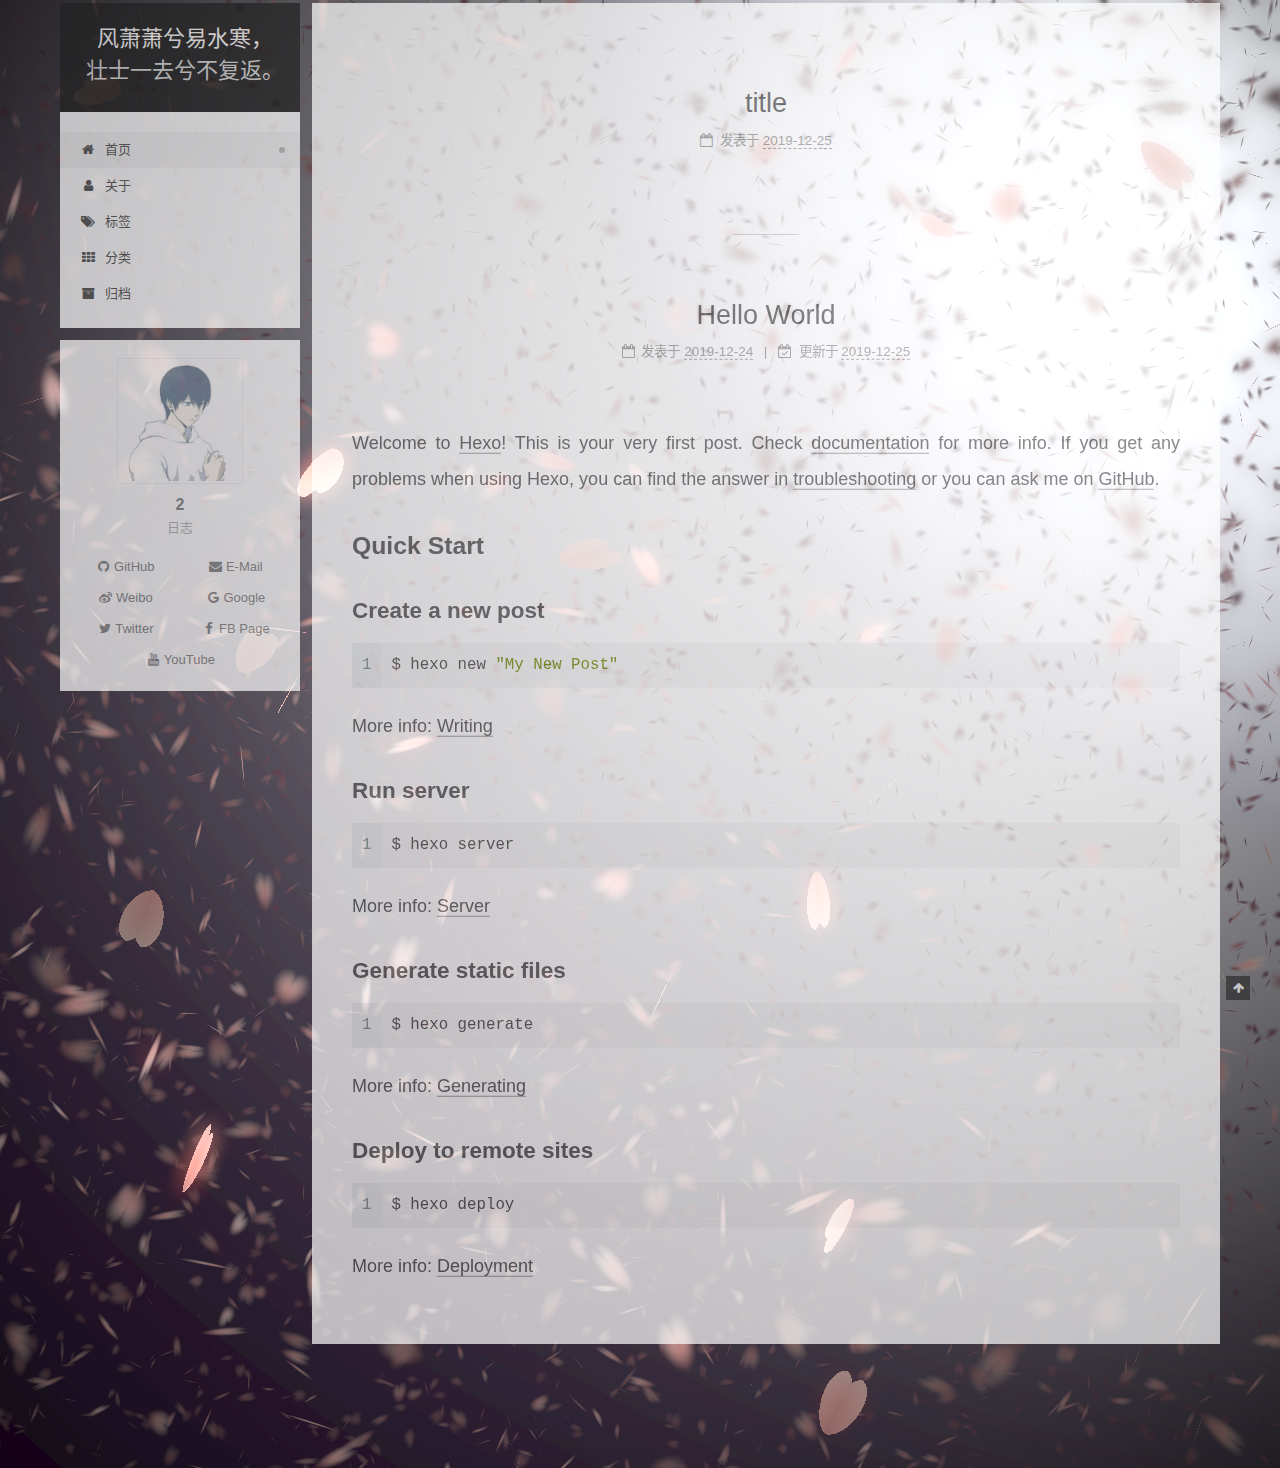
==== commit 845faed1: "Site updated: 2019-12-26 09:54:18" ====
--- a/index.html
+++ b/index.html
@@ -102,10 +102,11 @@
 </head>
 
 <body itemscope itemtype="http://schema.org/WebPage">
-  <canvas id="sakura"></canvas>
-  <div class="btnbg">
-  </div>
+  
   <div class="container use-motion">
+    <canvas id="sakura"></canvas>
+    <div class="btnbg">
+    </div>
     <div class="headband"></div>
 
     <header class="header" itemscope itemtype="http://schema.org/WPHeader">
@@ -175,6 +176,7 @@
 
     <main class="main">
       <div class="main-inner">
+       
         <div class="content-wrap">
           
 
@@ -270,6 +272,13 @@
 
               <time title="创建时间：2019-12-24 14:25:35" itemprop="dateCreated datePublished" datetime="2019-12-24T14:25:35+08:00">2019-12-24</time>
             </span>
+              <span class="post-meta-item">
+                <span class="post-meta-item-icon">
+                  <i class="fa fa-calendar-check-o"></i>
+                </span>
+                <span class="post-meta-item-text">更新于</span>
+                <time title="修改时间：2019-12-25 17:11:24" itemprop="dateModified" datetime="2019-12-25T17:11:24+08:00">2019-12-25</time>
+              </span>
 
           
 
@@ -412,10 +421,13 @@
 
 
       </div>
-
+      
+      
     </div>
   </aside>
   <div id="sidebar-dimmer"></div>
+
+   
 
 
       </div>
--- a/css/main.css
+++ b/css/main.css
@@ -1159,7 +1159,7 @@
 }
 .links-of-author a::before,
 .links-of-author span.exturl::before {
-  background: #c9d0d0;
+  background: #ff39ec;
   border-radius: 50%;
   content: ' ';
   display: inline-block;
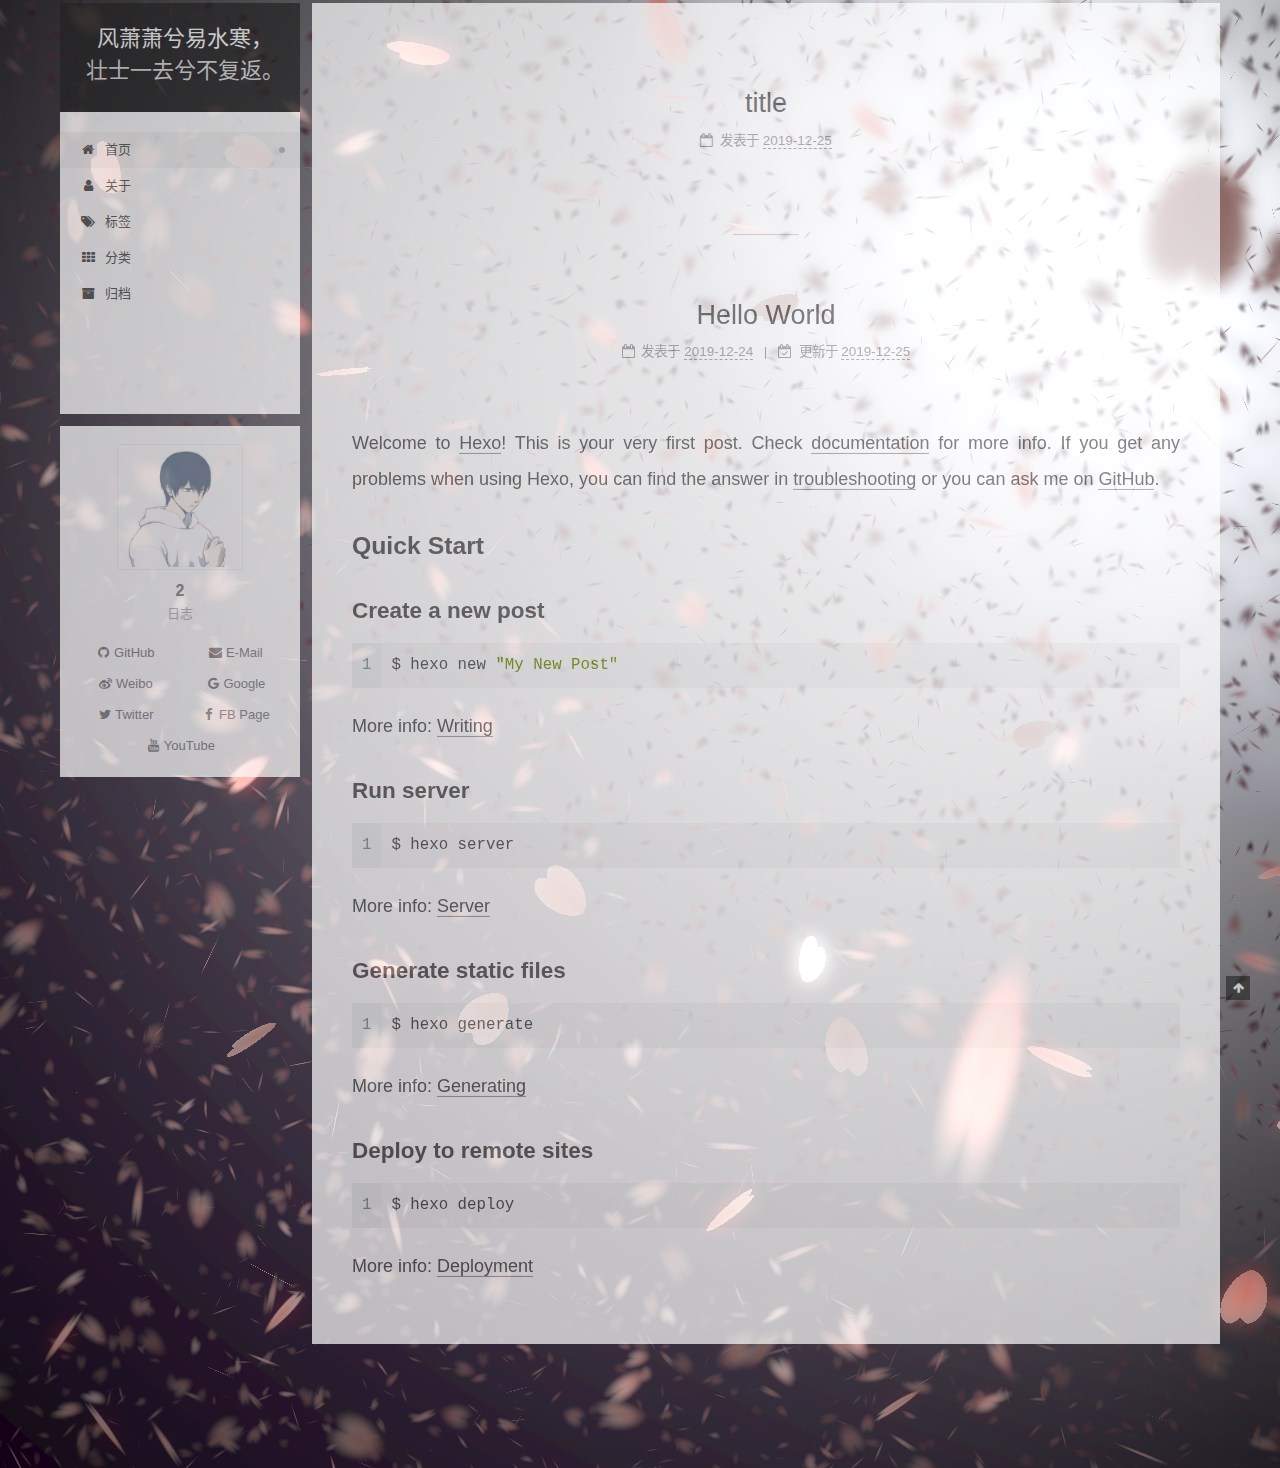
==== commit a7925de2: "Site updated: 2019-12-26 11:02:13" ====
--- a/index.html
+++ b/index.html
@@ -110,7 +110,8 @@
     <div class="headband"></div>
 
     <header class="header" itemscope itemtype="http://schema.org/WPHeader">
-      <div class="header-inner"><div class="site-brand-container">
+      <div class="header-inner">
+        <div class="site-brand-container">
   <div class="site-meta">
 
     <div>
@@ -164,7 +165,12 @@
   </ul>
 
 </nav>
-</div>
+
+        <div class="music">
+          <iframe frameborder="no" border="0" marginwidth="0" marginheight="0" width=330 height=86 src="//music.163.com/outchain/player?type=2&id=29491052&auto=1&height=66"></iframe>
+        </div>
+      </div>
+      
     </header>
 
     
@@ -176,7 +182,7 @@
 
     <main class="main">
       <div class="main-inner">
-       
+        
         <div class="content-wrap">
           
 
@@ -358,7 +364,7 @@
     <span class="toggle-line toggle-line-middle"></span>
     <span class="toggle-line toggle-line-last"></span>
   </div>
-
+  
   <aside class="sidebar">
     <div class="sidebar-inner">
 
